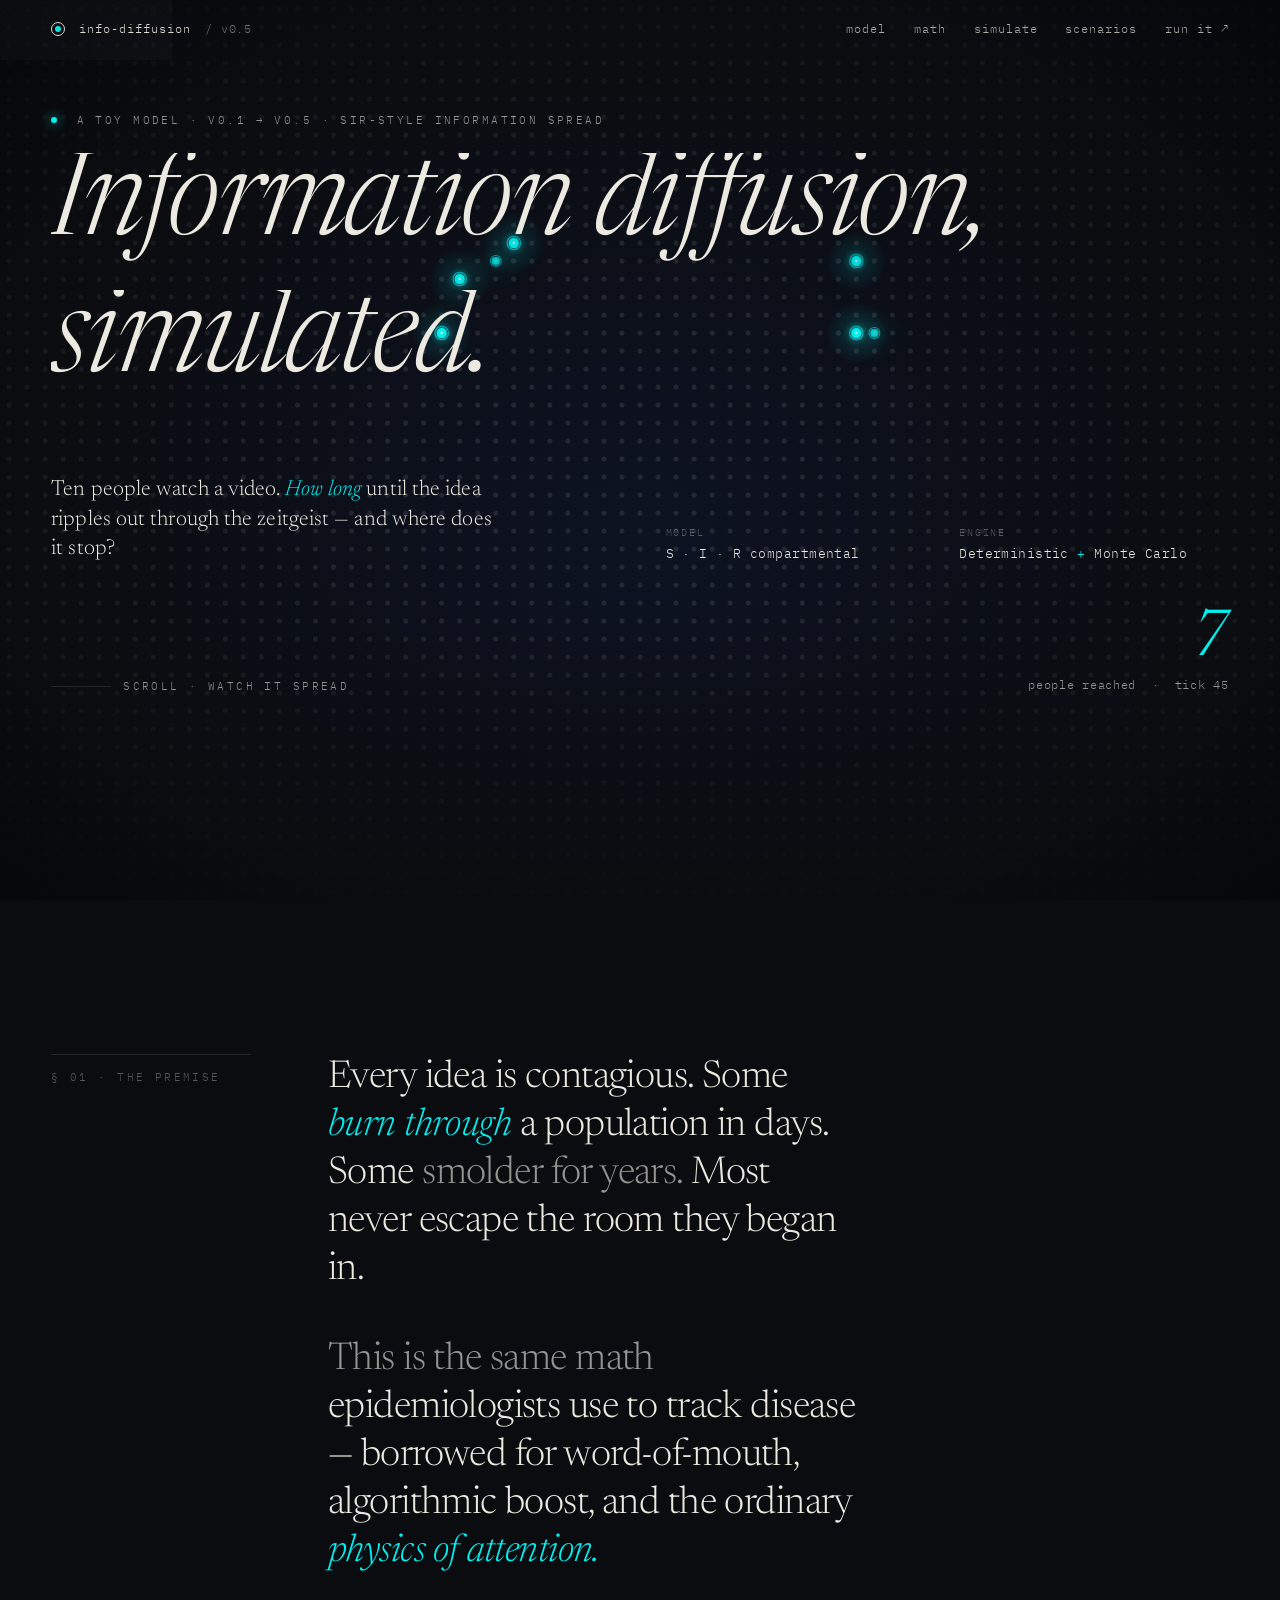
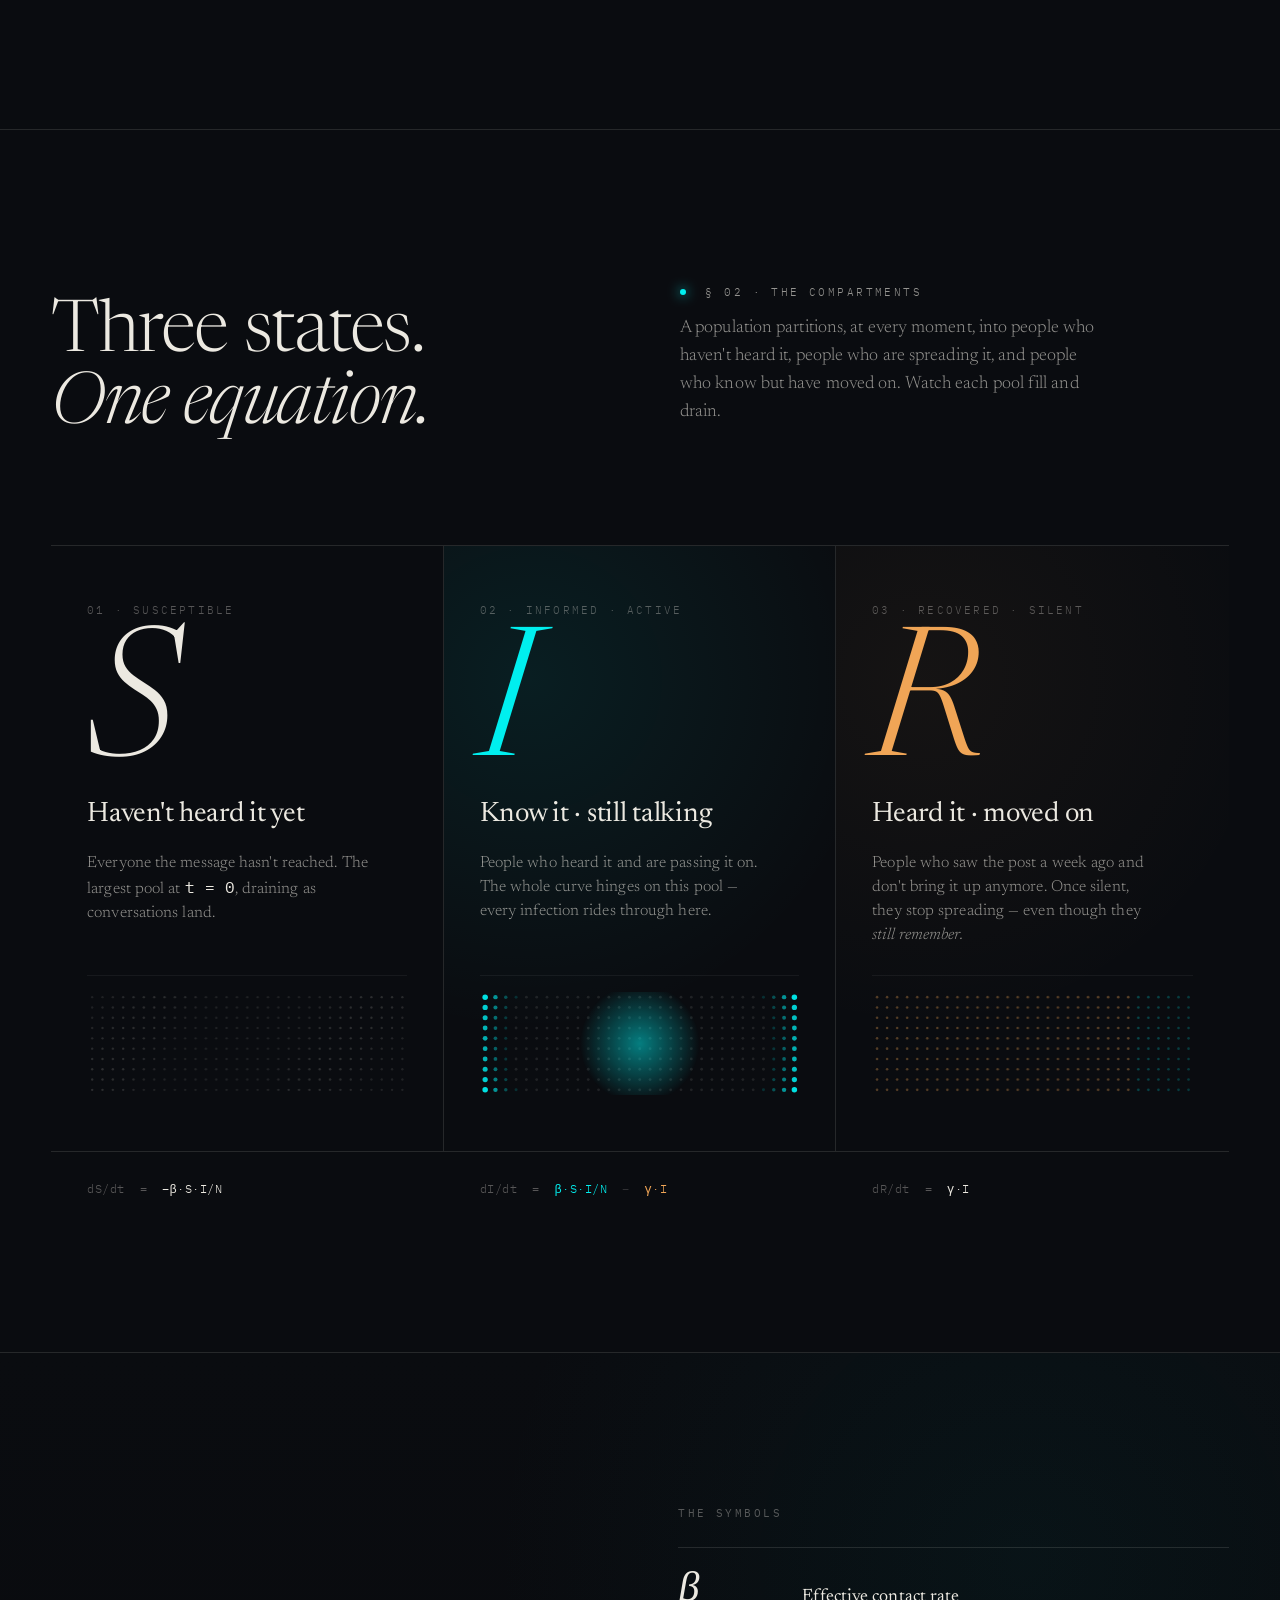
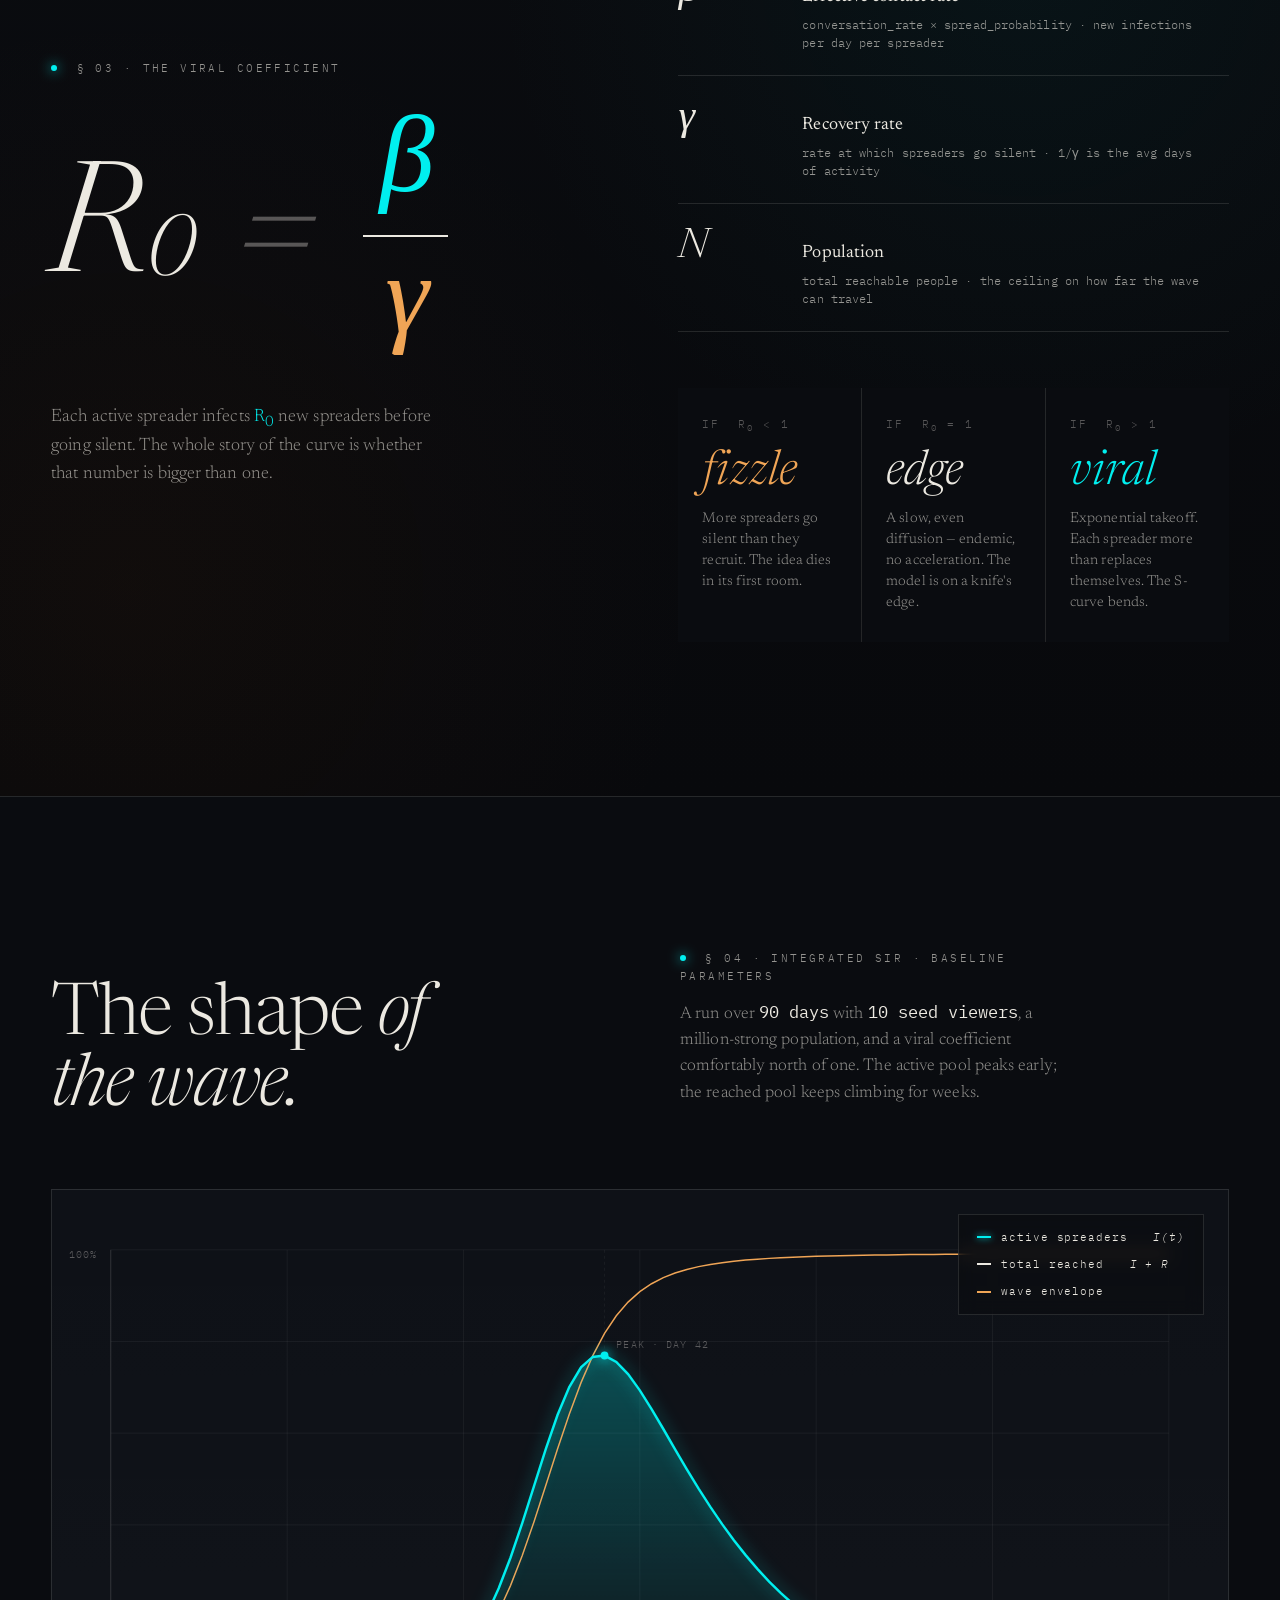
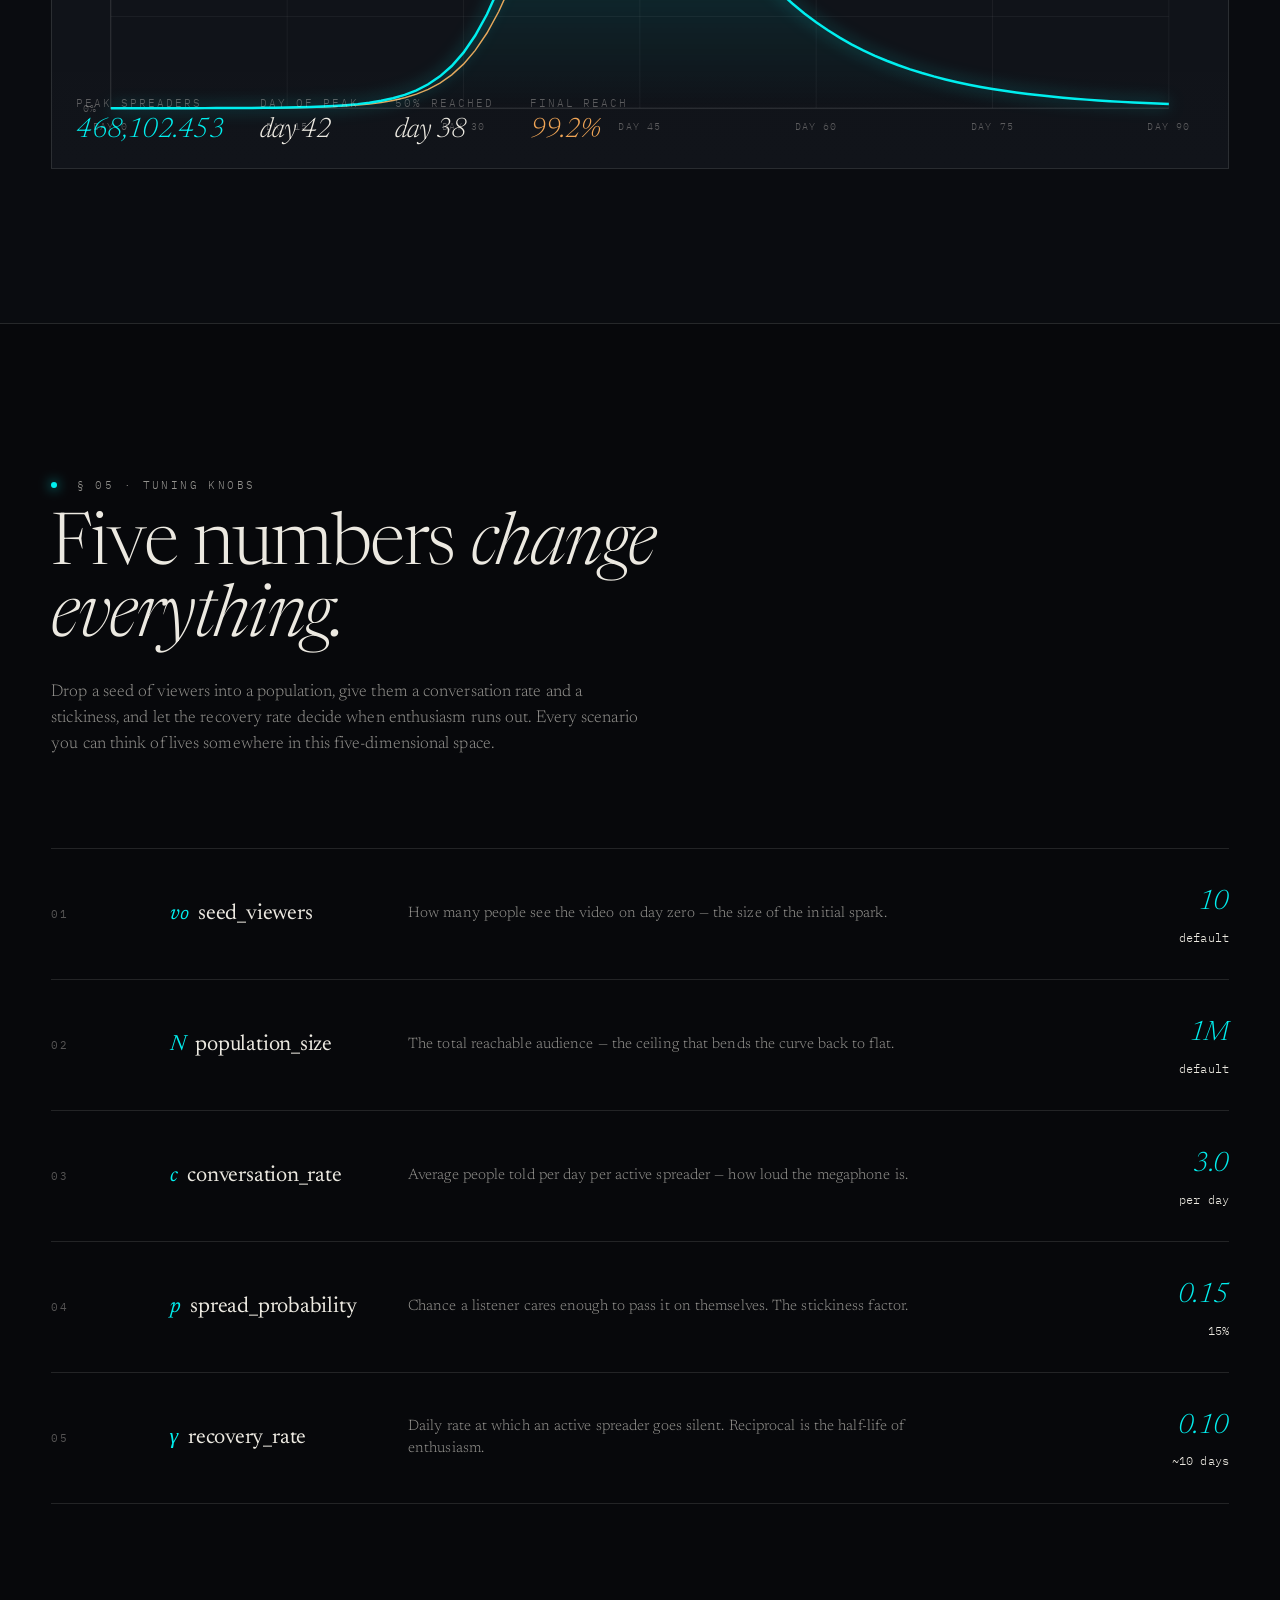
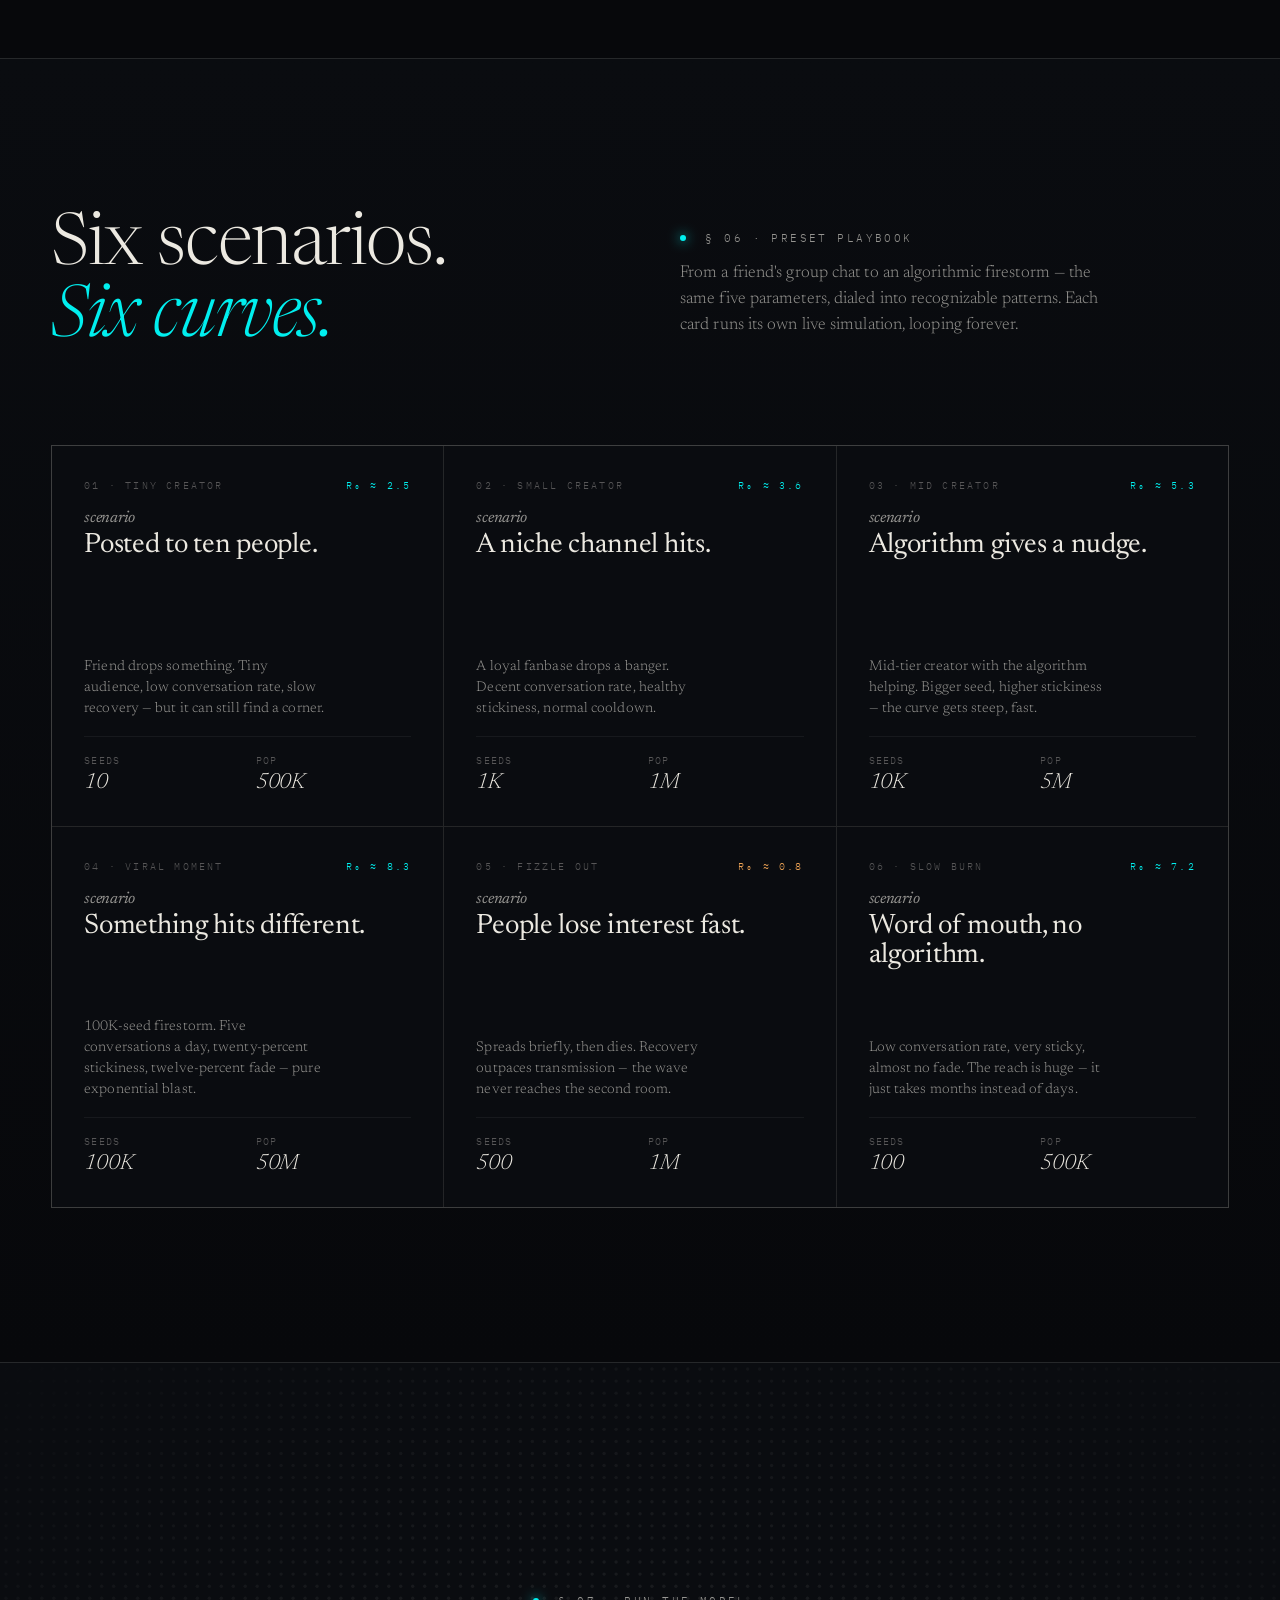
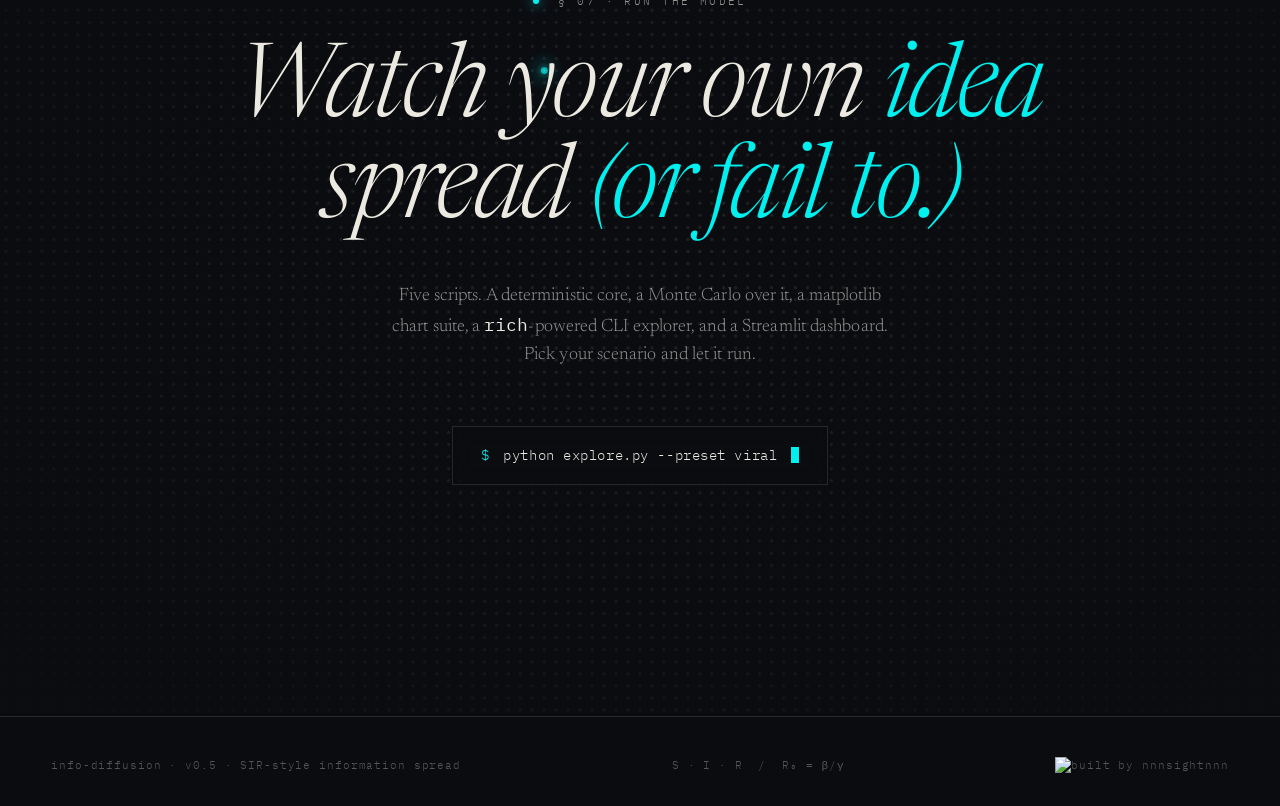
==== docs/index.html @ 9d6f066a "Add initial styles for Info Diffusion visual system - Introduced a comprehensive CSS file to define " ====
<!doctype html>
<html lang="en">
<head>
  <meta charset="utf-8" />
  <meta name="viewport" content="width=device-width, initial-scale=1" />
  <title>Info Diffusion — how an idea spreads through a population</title>

  <link rel="icon" type="image/svg+xml" href="assets/favicon.svg" />

  <link rel="preconnect" href="https://fonts.googleapis.com" />
  <link rel="preconnect" href="https://fonts.gstatic.com" crossorigin />
  <link
    href="https://fonts.googleapis.com/css2?family=Newsreader:ital,opsz,wght@0,6..72,300;0,6..72,400;0,6..72,500;1,6..72,300;1,6..72,400&family=IBM+Plex+Mono:wght@300;400;500&display=swap"
    rel="stylesheet"
  />
  <link rel="stylesheet" href="styles.css" />
</head>
<body>

  <!-- ── Top bar ────────────────────────────────────────────────────── -->
  <header class="topbar">
    <div class="left">
      <span class="glyph" aria-hidden="true"></span>
      <span>info-diffusion</span>
      <span style="opacity:0.5;">/&nbsp;v0.5</span>
    </div>
    <nav class="right">
      <a href="#model" class="hide-sm">model</a>
      <a href="#math" class="hide-sm">math</a>
      <a href="#curve" class="hide-sm">simulate</a>
      <a href="#scenarios">scenarios</a>
      <a href="#run">run it ↗</a>
    </nav>
  </header>

  <!-- ── HERO ──────────────────────────────────────────────────────── -->
  <section class="hero" data-screen-label="01 Hero">
    <canvas id="hero-canvas" aria-hidden="true"></canvas>
    <div class="hero-vignette" aria-hidden="true"></div>

    <!-- subtle film grain via SVG noise -->
    <svg class="hero-grain" aria-hidden="true">
      <filter id="noise">
        <feTurbulence type="fractalNoise" baseFrequency="0.9" numOctaves="2" stitchTiles="stitch"/>
        <feColorMatrix values="0 0 0 0 1
                               0 0 0 0 1
                               0 0 0 0 1
                               0 0 0 0.6 0"/>
      </filter>
      <rect width="100%" height="100%" filter="url(#noise)"/>
    </svg>

    <div class="hero-content">
      <div class="hero-eyebrow">
        <div class="eyebrow"><span class="dot"></span> A toy model · v0.1 → v0.5 · SIR-style information spread</div>
      </div>

      <div class="hero-title">
        <h1 aria-label="Information diffusion, simulated.">
          <span class="word"><span>Information</span></span>
          <span class="word"><span>diffusion,</span></span>
          <br/>
          <span class="word"><span>simulated.</span></span>
        </h1>
      </div>

      <div class="hero-sub">
        <p class="lede">
          Ten people watch a video. <em>How long</em> until the idea ripples
          out through the zeitgeist — and where does it stop?
        </p>
        <div class="meta">
          <div>
            <div class="label">Model</div>
            <div class="val">S · I · R compartmental</div>
          </div>
          <div>
            <div class="label">Engine</div>
            <div class="val">Deterministic <span class="sig">+</span> Monte&nbsp;Carlo</div>
          </div>
        </div>
      </div>

      <div class="hero-bottom">
        <div class="scroll-indicator">
          <span class="line"></span>
          scroll · watch it spread
        </div>
        <div class="hero-counter">
          <span class="big mono" data-readout="counter">0</span>
          <span>people reached &nbsp;·&nbsp; tick&nbsp;<span data-readout="day">0</span></span>
        </div>
      </div>
    </div>
  </section>

  <!-- ── MANIFESTO ─────────────────────────────────────────────────── -->
  <section class="section manifesto">
    <div class="shell">
      <div class="grid">
        <aside class="side">§ 01 · The premise</aside>
        <div class="body reveal">
          <p>
            Every idea is contagious. Some <em>burn through</em> a population
            in days. Some <span class="mute">smolder for years.</span> Most
            never escape the room they began in.
          </p>
          <p>
            <span class="mute">This is the same math</span> epidemiologists
            use to track disease — borrowed for word-of-mouth,
            algorithmic boost, and the ordinary <em>physics of attention.</em>
          </p>
        </div>
      </div>
    </div>
  </section>

  <hr class="rule" />

  <!-- ── STATES — S/I/R ────────────────────────────────────────────── -->
  <section class="section states" id="model" data-screen-label="02 The Three States">
    <div class="shell">
      <div class="header">
        <h2 class="reveal">Three&nbsp;states.<br/><span class="italic">One&nbsp;equation.</span></h2>
        <div class="right reveal">
          <div class="eyebrow" style="margin-bottom: 14px;"><span class="dot"></span> § 02 · The compartments</div>
          A population partitions, at every moment, into people who haven't
          heard it, people who are spreading it, and people who know but
          have moved on. Watch each pool fill and drain.
        </div>
      </div>

      <div class="state-grid">
        <article class="state-card" data-state="S">
          <span class="glow"></span>
          <div class="index">01 · Susceptible</div>
          <div class="letter italic">S</div>
          <div class="name">Haven't heard it yet</div>
          <div class="desc">
            Everyone the message hasn't reached. The largest pool at
            <span class="mono" style="color:var(--fg);">t = 0</span>, draining
            as conversations land.
          </div>
          <div class="viz"><canvas id="state-viz-s"></canvas></div>
        </article>

        <article class="state-card" data-state="I">
          <span class="glow"></span>
          <div class="index">02 · Informed · active</div>
          <div class="letter italic">I</div>
          <div class="name">Know it · still talking</div>
          <div class="desc">
            People who heard it and are passing it on. The whole curve hinges
            on this pool — every infection rides through here.
          </div>
          <div class="viz"><canvas id="state-viz-i"></canvas></div>
        </article>

        <article class="state-card" data-state="R">
          <span class="glow"></span>
          <div class="index">03 · Recovered · silent</div>
          <div class="letter italic">R</div>
          <div class="name">Heard it · moved on</div>
          <div class="desc">
            People who saw the post a week ago and don't bring it up
            anymore. Once silent, they stop spreading — even though they
            <em>still remember.</em>
          </div>
          <div class="viz"><canvas id="state-viz-r"></canvas></div>
        </article>
      </div>

      <!-- the equation row, sitting under the cards -->
      <div style="display:grid; grid-template-columns: 1fr 1fr 1fr; padding: 28px 0 0; gap:0;">
        <div style="padding: 0 36px; font-family: var(--mono); font-size: 12px; color: var(--fg-mute); letter-spacing:0.04em;">
          dS/dt &nbsp;=&nbsp; <span style="color:var(--fg);">−β·S·I/N</span>
        </div>
        <div style="padding: 0 36px; font-family: var(--mono); font-size: 12px; color: var(--fg-mute); letter-spacing:0.04em;">
          dI/dt &nbsp;=&nbsp; <span style="color:var(--signal);">β·S·I/N</span> &nbsp;<span style="opacity:0.5;">−</span>&nbsp; <span style="color:var(--silent);">γ·I</span>
        </div>
        <div style="padding: 0 36px; font-family: var(--mono); font-size: 12px; color: var(--fg-mute); letter-spacing:0.04em;">
          dR/dt &nbsp;=&nbsp; <span style="color:var(--fg);">γ·I</span>
        </div>
      </div>
    </div>
  </section>

  <hr class="rule" />

  <!-- ── MATH — R₀ ─────────────────────────────────────────────────── -->
  <section class="section math" id="math" data-screen-label="03 Viral Coefficient">
    <div class="math-bg" aria-hidden="true"></div>
    <div class="shell">
      <div class="math-grid">
        <div class="reveal">
          <div class="eyebrow" style="margin-bottom: 28px;"><span class="dot"></span> § 03 · The viral coefficient</div>
          <div class="math-eq" aria-label="R sub zero equals beta over gamma">
            <span class="lhs">R<sub style="font-size:0.55em; vertical-align: -0.05em;">0</sub></span>
            <span class="eq">=</span>
            <span class="frac">
              <span class="num">β</span>
              <span class="bar"></span>
              <span class="den">γ</span>
            </span>
          </div>
          <p style="font-size: 18px; color: var(--fg-dim); max-width: 38ch; margin-top: 36px; line-height: 1.55;">
            Each active spreader infects <span style="color: var(--signal);">R<sub>0</sub></span>
            new spreaders before going silent. The whole story of the curve
            is whether that number is bigger than one.
          </p>
        </div>

        <div class="math-right reveal">
          <h3>The symbols</h3>
          <div class="math-table">
            <div class="math-row">
              <div class="sym">β</div>
              <div>
                <div class="name">Effective contact rate</div>
                <div class="desc">conversation_rate × spread_probability · new infections per day per spreader</div>
              </div>
              <div></div>
            </div>
            <div class="math-row">
              <div class="sym">γ</div>
              <div>
                <div class="name">Recovery rate</div>
                <div class="desc">rate at which spreaders go silent · 1/γ is the avg days of activity</div>
              </div>
              <div></div>
            </div>
            <div class="math-row">
              <div class="sym">N</div>
              <div>
                <div class="name">Population</div>
                <div class="desc">total reachable people · the ceiling on how far the wave can travel</div>
              </div>
              <div></div>
            </div>
          </div>

          <div class="math-callout">
            <div class="case-1">
              <div class="case-label">if&nbsp;&nbsp;R<sub>0</sub>&nbsp;&lt;&nbsp;1</div>
              <div class="case-val italic">fizzle</div>
              <div class="case-note">More spreaders go silent than they recruit. The idea dies in its first room.</div>
            </div>
            <div class="case-2">
              <div class="case-label">if&nbsp;&nbsp;R<sub>0</sub>&nbsp;=&nbsp;1</div>
              <div class="case-val italic">edge</div>
              <div class="case-note">A slow, even diffusion — endemic, no acceleration. The model is on a knife's edge.</div>
            </div>
            <div class="case-3">
              <div class="case-label">if&nbsp;&nbsp;R<sub>0</sub>&nbsp;&gt;&nbsp;1</div>
              <div class="case-val italic">viral</div>
              <div class="case-note">Exponential takeoff. Each spreader more than replaces themselves. The S-curve bends.</div>
            </div>
          </div>
        </div>
      </div>
    </div>
  </section>

  <hr class="rule" />

  <!-- ── S-CURVE ───────────────────────────────────────────────────── -->
  <section class="section scurve" id="curve" data-screen-label="04 S-Curve">
    <div class="shell">
      <div class="header">
        <h2 class="reveal">The shape <span class="italic">of the&nbsp;wave.</span></h2>
        <div class="right reveal">
          <div class="eyebrow" style="margin-bottom: 14px;"><span class="dot"></span> § 04 · Integrated SIR · baseline parameters</div>
          A run over <span class="mono" style="color:var(--fg);">90 days</span>
          with <span class="mono" style="color:var(--fg);">10 seed viewers</span>,
          a million-strong population, and a viral coefficient
          comfortably north of one. The active pool peaks early; the
          reached pool keeps climbing for weeks.
        </div>
      </div>

      <div class="scurve-stage reveal">
        <svg id="scurve-svg" preserveAspectRatio="none"></svg>

        <div class="scurve-legend">
          <div class="li signal"><span class="swatch"></span> active spreaders &nbsp;<em style="font-style: italic;">I(t)</em></div>
          <div class="li cum"><span class="swatch"></span> total reached &nbsp;<em style="font-style: italic;">I + R</em></div>
          <div class="li silent"><span class="swatch"></span> wave envelope</div>
        </div>

        <div class="scurve-readouts">
          <div>
            peak spreaders
            <span class="v sig" data-curve="peak">—</span>
          </div>
          <div>
            day of peak
            <span class="v" data-curve="peakday">—</span>
          </div>
          <div>
            50% reached
            <span class="v" data-curve="day50">—</span>
          </div>
          <div>
            final reach
            <span class="v sil" data-curve="reached">—</span>
          </div>
        </div>
      </div>
    </div>
  </section>

  <hr class="rule" />

  <!-- ── PARAMETERS ────────────────────────────────────────────────── -->
  <section class="section params" data-screen-label="05 Parameters">
    <div class="shell">
      <div class="header">
        <div class="eyebrow" style="margin-bottom: 18px;"><span class="dot"></span> § 05 · Tuning knobs</div>
        <h2 class="reveal">Five numbers <span class="italic">change everything.</span></h2>
        <p class="right reveal">
          Drop a seed of viewers into a population, give them a conversation
          rate and a stickiness, and let the recovery rate decide when
          enthusiasm runs out. Every scenario you can think of lives
          somewhere in this five-dimensional space.
        </p>
      </div>

      <div class="param-list reveal">
        <div class="param">
          <div class="idx mono">01</div>
          <div class="pname"><span class="sym">v₀</span>seed_viewers</div>
          <div class="pdesc">How many people see the video on day zero — the size of the initial spark.</div>
          <div class="pval"><span class="num">10</span>default</div>
        </div>
        <div class="param">
          <div class="idx mono">02</div>
          <div class="pname"><span class="sym">N</span>population_size</div>
          <div class="pdesc">The total reachable audience — the ceiling that bends the curve back to flat.</div>
          <div class="pval"><span class="num">1M</span>default</div>
        </div>
        <div class="param">
          <div class="idx mono">03</div>
          <div class="pname"><span class="sym">c</span>conversation_rate</div>
          <div class="pdesc">Average people told per day per active spreader — how loud the megaphone is.</div>
          <div class="pval"><span class="num">3.0</span>per day</div>
        </div>
        <div class="param">
          <div class="idx mono">04</div>
          <div class="pname"><span class="sym">p</span>spread_probability</div>
          <div class="pdesc">Chance a listener cares enough to pass it on themselves. The stickiness factor.</div>
          <div class="pval"><span class="num">0.15</span>15%</div>
        </div>
        <div class="param">
          <div class="idx mono">05</div>
          <div class="pname"><span class="sym">γ</span>recovery_rate</div>
          <div class="pdesc">Daily rate at which an active spreader goes silent. Reciprocal is the half-life of enthusiasm.</div>
          <div class="pval"><span class="num">0.10</span>~10 days</div>
        </div>
      </div>
    </div>
  </section>

  <hr class="rule" />

  <!-- ── PRESETS ───────────────────────────────────────────────────── -->
  <section class="section presets" id="scenarios" data-screen-label="06 Scenarios">
    <div class="shell">
      <div class="header">
        <h2 class="reveal">Six&nbsp;scenarios. <span class="italic">Six&nbsp;curves.</span></h2>
        <div class="right reveal">
          <div class="eyebrow" style="margin-bottom: 14px;"><span class="dot"></span> § 06 · Preset playbook</div>
          From a friend's group chat to an algorithmic firestorm — the
          same five parameters, dialed into recognizable patterns. Each
          card runs its own live simulation, looping forever.
        </div>
      </div>

      <div class="preset-grid reveal">

        <article class="preset">
          <div class="mini"><canvas data-preset-canvas="tiny"></canvas></div>
          <div class="label">
            <span>01 · tiny creator</span>
            <span class="r0">R₀ ≈ 2.5</span>
          </div>
          <div class="name"><span class="it">scenario</span>Posted to ten people.</div>
          <div class="desc">Friend drops something. Tiny audience, low conversation rate, slow recovery — but it can still find a corner.</div>
          <div class="stats">
            <div>seeds<span class="v">10</span></div>
            <div>pop<span class="v">500K</span></div>
          </div>
        </article>

        <article class="preset">
          <div class="mini"><canvas data-preset-canvas="small"></canvas></div>
          <div class="label">
            <span>02 · small creator</span>
            <span class="r0">R₀ ≈ 3.6</span>
          </div>
          <div class="name"><span class="it">scenario</span>A niche channel hits.</div>
          <div class="desc">A loyal fanbase drops a banger. Decent conversation rate, healthy stickiness, normal cooldown.</div>
          <div class="stats">
            <div>seeds<span class="v">1K</span></div>
            <div>pop<span class="v">1M</span></div>
          </div>
        </article>

        <article class="preset">
          <div class="mini"><canvas data-preset-canvas="mid"></canvas></div>
          <div class="label">
            <span>03 · mid creator</span>
            <span class="r0">R₀ ≈ 5.3</span>
          </div>
          <div class="name"><span class="it">scenario</span>Algorithm gives a nudge.</div>
          <div class="desc">Mid-tier creator with the algorithm helping. Bigger seed, higher stickiness — the curve gets steep, fast.</div>
          <div class="stats">
            <div>seeds<span class="v">10K</span></div>
            <div>pop<span class="v">5M</span></div>
          </div>
        </article>

        <article class="preset">
          <div class="mini"><canvas data-preset-canvas="viral"></canvas></div>
          <div class="label">
            <span>04 · viral moment</span>
            <span class="r0">R₀ ≈ 8.3</span>
          </div>
          <div class="name"><span class="it">scenario</span>Something hits different.</div>
          <div class="desc">100K-seed firestorm. Five conversations a day, twenty-percent stickiness, twelve-percent fade — pure exponential blast.</div>
          <div class="stats">
            <div>seeds<span class="v">100K</span></div>
            <div>pop<span class="v">50M</span></div>
          </div>
        </article>

        <article class="preset">
          <div class="mini"><canvas data-preset-canvas="fizzle"></canvas></div>
          <div class="label">
            <span>05 · fizzle out</span>
            <span class="r0 fizzle">R₀ ≈ 0.8</span>
          </div>
          <div class="name"><span class="it">scenario</span>People lose interest fast.</div>
          <div class="desc">Spreads briefly, then dies. Recovery outpaces transmission — the wave never reaches the second room.</div>
          <div class="stats">
            <div>seeds<span class="v">500</span></div>
            <div>pop<span class="v">1M</span></div>
          </div>
        </article>

        <article class="preset">
          <div class="mini"><canvas data-preset-canvas="slow_burn"></canvas></div>
          <div class="label">
            <span>06 · slow burn</span>
            <span class="r0">R₀ ≈ 7.2</span>
          </div>
          <div class="name"><span class="it">scenario</span>Word of mouth, no algorithm.</div>
          <div class="desc">Low conversation rate, very sticky, almost no fade. The reach is huge — it just takes months instead of days.</div>
          <div class="stats">
            <div>seeds<span class="v">100</span></div>
            <div>pop<span class="v">500K</span></div>
          </div>
        </article>

      </div>
    </div>
  </section>

  <hr class="rule" />

  <!-- ── CTA / RUN IT ──────────────────────────────────────────────── -->
  <section class="cta" id="run" data-screen-label="07 Run It">
    <canvas id="cta-canvas" data-preset-canvas="slow_burn" aria-hidden="true"></canvas>
    <div class="veil" aria-hidden="true"></div>
    <div class="shell cta-inner">
      <div class="eyebrow"><span class="dot"></span> § 07 · Run the model</div>
      <h2 class="reveal">
        Watch your own <em>idea</em><br/>spread <em>(or fail to.)</em>
      </h2>
      <p class="sub reveal">
        Five scripts. A deterministic core, a Monte Carlo over it, a
        matplotlib chart suite, a <span class="mono" style="color:var(--fg);">rich</span>-powered CLI explorer, and a Streamlit dashboard.
        Pick your scenario and let it run.
      </p>
      <a class="cta-cmd" href="dashboard.html">
        <span class="prompt">$</span>
        <span>python explore.py --preset viral</span>
        <span class="caret"></span>
      </a>
    </div>
  </section>

  <!-- ── FOOTER ────────────────────────────────────────────────────── -->
  <footer>
    <div class="shell">
      <div class="row">
        <div>info-diffusion · v0.5 · SIR-style information spread</div>
        <div>S · I · R &nbsp;/&nbsp; R₀ = β/γ</div>
        <div class="built">
          <a href="https://github.com/nnnsightnnn" aria-label="built by nnnsightnnn">
            <img src=".brand/built-by-dark.svg" alt="built by nnnsightnnn"/>
          </a>
        </div>
      </div>
    </div>
  </footer>

  <script src="diffusion.js"></script>
</body>
</html>
---- docs/styles.css ----
/* ─────────────────────────────────────────────────────────────────────
   Info Diffusion — visual system
   ───────────────────────────────────────────────────────────────────── */

:root {
  --bg:        #0a0c10;
  --bg-2:      #0e1117;
  --bg-3:      #131722;
  --fg:        #ece9e1;
  --fg-dim:    rgba(236, 233, 225, 0.62);
  --fg-mute:   rgba(236, 233, 225, 0.34);
  --rule:      rgba(236, 233, 225, 0.12);
  --rule-soft: rgba(236, 233, 225, 0.06);

  --signal:    oklch(0.86 0.15 195);     /* informed / actively spreading */
  --signal-2:  oklch(0.78 0.18 200);
  --silent:    oklch(0.78 0.13 65);      /* recovered / silent */
  --susc:      rgba(236, 233, 225, 0.32);

  --serif: 'Newsreader', 'Times New Roman', Times, serif;
  --mono:  'IBM Plex Mono', ui-monospace, SFMono-Regular, Menlo, monospace;

  --measure: 64rem;
}

* { box-sizing: border-box; }
html, body {
  margin: 0; padding: 0;
  background: var(--bg);
  color: var(--fg);
  font-family: var(--serif);
  font-weight: 300;
  -webkit-font-smoothing: antialiased;
  text-rendering: optimizeLegibility;
  overflow-x: hidden;
}
body {
  font-size: 18px;
  line-height: 1.55;
  letter-spacing: 0.005em;
}
::selection { background: var(--signal); color: var(--bg); }

/* ── Type ──────────────────────────────────────────── */
.mono { font-family: var(--mono); font-weight: 400; letter-spacing: 0; }
.eyebrow {
  font-family: var(--mono);
  font-size: 11px;
  letter-spacing: 0.22em;
  text-transform: uppercase;
  color: var(--fg-dim);
}
.eyebrow .dot {
  display: inline-block; width: 6px; height: 6px;
  background: var(--signal); border-radius: 50%;
  vertical-align: 1px; margin-right: 10px;
  box-shadow: 0 0 12px var(--signal);
  animation: pulse-dot 2.4s ease-in-out infinite;
}
@keyframes pulse-dot {
  0%, 100% { opacity: 1; transform: scale(1); }
  50%      { opacity: 0.4; transform: scale(0.7); }
}

h1, h2, h3, h4 {
  font-family: var(--serif);
  font-weight: 300;
  letter-spacing: -0.02em;
  margin: 0;
}
h1 { font-size: clamp(56px, 9vw, 168px); line-height: 0.95; }
h2 { font-size: clamp(40px, 5.6vw, 96px); line-height: 1.0; }
h3 { font-size: clamp(24px, 2.4vw, 36px); line-height: 1.1; font-weight: 400; }
.italic { font-style: italic; font-weight: 300; }

p { margin: 0; }

a { color: inherit; text-decoration: none; }
a.link {
  color: var(--fg);
  border-bottom: 1px solid var(--rule);
  transition: border-color 200ms;
}
a.link:hover { border-color: var(--signal); }

/* ── Layout helpers ───────────────────────────────── */
.shell {
  width: 100%;
  max-width: 1440px;
  margin: 0 auto;
  padding: 0 clamp(20px, 4vw, 64px);
}
.section { padding: clamp(80px, 12vw, 180px) 0; position: relative; }
.rule { border: 0; border-top: 1px solid var(--rule); margin: 0; }

/* ── Top bar ──────────────────────────────────────── */
.topbar {
  position: fixed; top: 0; left: 0; right: 0; z-index: 50;
  display: flex; justify-content: space-between; align-items: center;
  padding: 20px clamp(20px, 4vw, 64px);
  font-family: var(--mono); font-size: 12px; letter-spacing: 0.08em;
  color: var(--fg);
  mix-blend-mode: difference;
  pointer-events: none;
}
.topbar a, .topbar span { pointer-events: auto; }
.topbar .left { display: flex; gap: 14px; align-items: center; }
.topbar .right { display: flex; gap: 28px; align-items: center; }
.topbar .right a { opacity: 0.75; transition: opacity 200ms; }
.topbar .right a:hover { opacity: 1; }
.topbar .glyph {
  width: 14px; height: 14px; border: 1px solid currentColor; border-radius: 50%;
  position: relative;
}
.topbar .glyph::after {
  content: ""; position: absolute; inset: 3px; border-radius: 50%;
  background: var(--signal);
  animation: pulse-dot 2.4s ease-in-out infinite;
}

/* ─────────────────────────────────────────────────────────────────────
   HERO
   ───────────────────────────────────────────────────────────────────── */
.hero {
  position: relative;
  height: 100vh;
  min-height: 720px;
  overflow: hidden;
  background: radial-gradient(ellipse at 50% 60%, #0e1322 0%, #0a0c10 70%, #06070a 100%);
}
.hero canvas {
  position: absolute; inset: 0;
  width: 100%; height: 100%;
  display: block;
}
.hero-vignette {
  position: absolute; inset: 0;
  background:
    radial-gradient(ellipse at 50% 50%, transparent 30%, rgba(10,12,16,0.55) 75%, rgba(6,7,10,0.9) 100%),
    linear-gradient(180deg, rgba(10,12,16,0.4) 0%, transparent 18%, transparent 70%, rgba(10,12,16,0.85) 100%);
  pointer-events: none;
  z-index: 2;
}
.hero-grain {
  position: absolute; inset: -10%;
  z-index: 3;
  opacity: 0.06;
  mix-blend-mode: screen;
  pointer-events: none;
}
.hero-content {
  position: relative;
  z-index: 4;
  height: 100%;
  display: grid;
  grid-template-rows: 1fr auto auto auto 1fr;
  padding: 0 clamp(20px, 4vw, 64px) clamp(40px, 6vw, 80px);
}
.hero-eyebrow {
  align-self: end;
  padding-top: 80px;
}
.hero-title {
  align-self: center;
  margin-top: 24px;
}
.hero-title h1 {
  font-style: italic;
  font-weight: 300;
}
.hero-title h1 .word { display: inline-block; overflow: hidden; vertical-align: baseline; }
.hero-title h1 .word > span {
  display: inline-block;
  transform: translateY(110%);
  animation: rise 1100ms cubic-bezier(0.2, 0.7, 0.2, 1) forwards;
}
.hero-title h1 .word:nth-child(2) > span { animation-delay: 90ms; }
.hero-title h1 .word:nth-child(3) > span { animation-delay: 180ms; }
.hero-title h1 .word:nth-child(4) > span { animation-delay: 270ms; }
@keyframes rise { to { transform: translateY(0%); } }

.hero-sub {
  align-self: end;
  display: grid;
  grid-template-columns: 1fr 1fr;
  gap: clamp(24px, 4vw, 80px);
  align-items: end;
  margin-top: 48px;
  opacity: 0;
  animation: fade 1200ms 600ms forwards;
}
@keyframes fade { to { opacity: 1; } }
.hero-sub .lede {
  font-size: clamp(20px, 1.7vw, 26px);
  line-height: 1.35;
  font-weight: 300;
  color: var(--fg);
  max-width: 38ch;
}
.hero-sub .lede em { font-style: italic; color: var(--signal); }
.hero-sub .meta {
  display: grid; grid-template-columns: 1fr 1fr; gap: 24px;
  font-family: var(--mono); font-size: 11px;
  color: var(--fg-dim); letter-spacing: 0.04em;
  align-self: end;
}
.hero-sub .meta .label { color: var(--fg-mute); text-transform: uppercase; letter-spacing: 0.18em; font-size: 10px; }
.hero-sub .meta .val { color: var(--fg); font-size: 13px; margin-top: 4px; }
.hero-sub .meta .val .sig { color: var(--signal); }

.hero-bottom {
  align-self: end;
  display: flex; justify-content: space-between; align-items: flex-end;
  margin-top: 48px;
  opacity: 0; animation: fade 1200ms 900ms forwards;
}
.scroll-indicator {
  font-family: var(--mono); font-size: 11px; letter-spacing: 0.22em;
  text-transform: uppercase; color: var(--fg-dim);
  display: flex; align-items: center; gap: 12px;
}
.scroll-indicator .line {
  width: 60px; height: 1px; background: var(--rule); position: relative; overflow: hidden;
}
.scroll-indicator .line::after {
  content: ""; position: absolute; top: 0; left: -30%;
  width: 30%; height: 100%; background: var(--signal);
  animation: line-slide 2.4s ease-in-out infinite;
}
@keyframes line-slide {
  0%   { left: -30%; }
  100% { left: 100%; }
}

.hero-counter {
  font-family: var(--mono);
  font-size: 12px;
  letter-spacing: 0.06em;
  color: var(--fg-dim);
  text-align: right;
}
.hero-counter .big {
  font-family: var(--serif);
  font-style: italic;
  font-size: clamp(48px, 5vw, 72px);
  line-height: 0.9;
  color: var(--signal);
  font-weight: 300;
  letter-spacing: -0.02em;
  display: block;
  margin-bottom: 6px;
}

/* ─────────────────────────────────────────────────────────────────────
   MANIFESTO
   ───────────────────────────────────────────────────────────────────── */
.manifesto {
  position: relative;
}
.manifesto .grid {
  display: grid;
  grid-template-columns: 200px 1fr;
  gap: clamp(40px, 6vw, 120px);
  align-items: start;
}
.manifesto .side {
  font-family: var(--mono); font-size: 11px;
  text-transform: uppercase; letter-spacing: 0.22em;
  color: var(--fg-mute);
  padding-top: 14px;
  border-top: 1px solid var(--rule);
}
.manifesto .body {
  font-size: clamp(28px, 3vw, 44px);
  line-height: 1.25;
  font-weight: 300;
  letter-spacing: -0.015em;
  max-width: 24ch;
}
.manifesto .body em { font-style: italic; color: var(--signal); }
.manifesto .body .mute { color: var(--fg-dim); }
.manifesto .body p + p { margin-top: 1.1em; }

/* ─────────────────────────────────────────────────────────────────────
   STATES — S / I / R
   ───────────────────────────────────────────────────────────────────── */
.states {
  background: var(--bg);
  position: relative;
}
.states .header {
  display: grid;
  grid-template-columns: 1fr 1fr;
  gap: 80px;
  align-items: end;
  margin-bottom: clamp(60px, 8vw, 120px);
}
.states h2 .italic { color: var(--fg); }
.states .header .right {
  font-size: 18px;
  line-height: 1.55;
  color: var(--fg-dim);
  max-width: 42ch;
  padding-bottom: 16px;
}

.state-grid {
  display: grid;
  grid-template-columns: 1fr 1fr 1fr;
  gap: 0;
  border-top: 1px solid var(--rule);
  border-bottom: 1px solid var(--rule);
}
.state-card {
  padding: 56px 36px 56px;
  border-right: 1px solid var(--rule);
  position: relative;
  overflow: hidden;
  min-height: 480px;
  display: flex;
  flex-direction: column;
  isolation: isolate;
}
.state-card:last-child { border-right: 0; }
.state-card .index {
  font-family: var(--mono); font-size: 11px;
  letter-spacing: 0.2em; color: var(--fg-mute);
  text-transform: uppercase;
}
.state-card .letter {
  font-family: var(--serif);
  font-style: italic;
  font-weight: 300;
  font-size: clamp(120px, 14vw, 220px);
  line-height: 0.85;
  margin: 18px 0 4px;
  letter-spacing: -0.04em;
}
.state-card .name {
  font-family: var(--serif);
  font-size: 28px;
  font-weight: 400;
  letter-spacing: -0.01em;
  margin-bottom: 14px;
}
.state-card .desc {
  font-size: 16px;
  line-height: 1.5;
  color: var(--fg-dim);
  max-width: 32ch;
  margin-bottom: 28px;
}
.state-card .viz {
  margin-top: auto;
  height: 120px;
  position: relative;
  border-top: 1px solid var(--rule-soft);
  padding-top: 16px;
}
.state-card .viz canvas { width: 100%; height: 100%; }

.state-card[data-state="S"] .letter { color: var(--fg); }
.state-card[data-state="I"] .letter { color: var(--signal); }
.state-card[data-state="R"] .letter { color: var(--silent); }

.state-card .glow {
  position: absolute;
  inset: -20%;
  background: radial-gradient(circle at 30% 30%, var(--signal) 0%, transparent 50%);
  opacity: 0;
  z-index: -1;
  pointer-events: none;
  transition: opacity 600ms;
}
.state-card[data-state="I"] .glow { opacity: 0.08; }
.state-card[data-state="R"] .glow {
  background: radial-gradient(circle at 30% 30%, var(--silent) 0%, transparent 50%);
  opacity: 0.05;
}

/* flow between */
.flow-arrow {
  position: relative; height: 1px; background: var(--rule);
  margin: 0;
}

/* ─────────────────────────────────────────────────────────────────────
   MATH — R₀ section
   ───────────────────────────────────────────────────────────────────── */
.math {
  position: relative;
  background: linear-gradient(180deg, var(--bg) 0%, #08090c 100%);
  overflow: hidden;
}
.math-bg {
  position: absolute; inset: 0; z-index: 0;
  background:
    radial-gradient(circle at 80% 20%, oklch(0.4 0.15 195 / 0.10) 0%, transparent 40%),
    radial-gradient(circle at 10% 80%, oklch(0.4 0.13 65  / 0.08) 0%, transparent 40%);
  pointer-events: none;
}
.math-grid {
  display: grid;
  grid-template-columns: 1fr 1fr;
  gap: clamp(40px, 6vw, 120px);
  align-items: center;
  position: relative; z-index: 1;
}

.math-eq {
  font-family: var(--serif);
  font-style: italic;
  font-weight: 300;
  line-height: 1;
  letter-spacing: -0.02em;
  display: flex;
  align-items: center;
  gap: 24px;
  font-size: clamp(80px, 12vw, 200px);
}
.math-eq .lhs { color: var(--fg); }
.math-eq .eq  { color: var(--fg-mute); margin: 0 18px; }
.math-eq .frac {
  display: inline-flex;
  flex-direction: column;
  align-items: center;
  line-height: 1;
  position: relative;
  font-size: 0.72em;
}
.math-eq .frac .num,
.math-eq .frac .den {
  padding: 0.05em 0.15em;
}
.math-eq .frac .num { color: var(--signal); }
.math-eq .frac .den { color: var(--silent); }
.math-eq .frac .bar {
  height: 2px; width: 100%;
  background: var(--fg);
  margin: 0.08em 0;
}

.math-right h3 {
  font-family: var(--mono);
  font-size: 11px;
  letter-spacing: 0.22em;
  text-transform: uppercase;
  color: var(--fg-mute);
  margin-bottom: 28px;
  font-weight: 400;
}
.math-table {
  border-top: 1px solid var(--rule);
}
.math-row {
  display: grid;
  grid-template-columns: 100px 1fr auto;
  gap: 24px;
  padding: 22px 0;
  border-bottom: 1px solid var(--rule);
  align-items: baseline;
}
.math-row .sym {
  font-family: var(--serif);
  font-style: italic;
  font-size: 42px;
  line-height: 1;
  color: var(--fg);
}
.math-row .name {
  font-family: var(--serif); font-size: 18px;
  color: var(--fg); font-weight: 400;
}
.math-row .desc {
  font-family: var(--mono); font-size: 12px;
  color: var(--fg-dim); margin-top: 4px;
}
.math-row .verdict {
  font-family: var(--mono); font-size: 11px;
  letter-spacing: 0.18em; text-transform: uppercase;
  padding: 6px 10px;
  border: 1px solid var(--rule);
  border-radius: 999px;
}
.math-row .verdict.viral { color: var(--signal); border-color: oklch(0.6 0.12 195); }
.math-row .verdict.fizzle { color: var(--silent); border-color: oklch(0.55 0.10 65); }
.math-row .verdict.edge   { color: var(--fg-dim); }

.math-callout {
  margin-top: 56px;
  display: grid;
  grid-template-columns: 1fr 1fr 1fr;
  gap: 1px;
  background: var(--rule);
}
.math-callout > div {
  background: var(--bg);
  padding: 28px 24px;
}
.math-callout .case-label {
  font-family: var(--mono); font-size: 11px;
  letter-spacing: 0.18em; text-transform: uppercase;
  color: var(--fg-mute); margin-bottom: 14px;
}
.math-callout .case-val {
  font-family: var(--serif); font-style: italic;
  font-size: 48px; line-height: 1; margin-bottom: 12px;
}
.math-callout .case-1 .case-val { color: var(--silent); }
.math-callout .case-2 .case-val { color: var(--fg); }
.math-callout .case-3 .case-val { color: var(--signal); }
.math-callout .case-note {
  font-size: 14px; color: var(--fg-dim); line-height: 1.5;
}

/* ─────────────────────────────────────────────────────────────────────
   S-CURVE — drawn-in graph
   ───────────────────────────────────────────────────────────────────── */
.scurve {
  background: var(--bg);
  position: relative;
}
.scurve .header {
  display: grid; grid-template-columns: 1fr 1fr; gap: 80px;
  align-items: end; margin-bottom: 64px;
}
.scurve .header .right {
  font-size: 17px; color: var(--fg-dim);
  max-width: 38ch; padding-bottom: 18px; line-height: 1.55;
}
.scurve-stage {
  position: relative;
  height: 580px;
  border: 1px solid var(--rule);
  border-radius: 0;
  overflow: hidden;
  background:
    linear-gradient(180deg, transparent, rgba(255,255,255,0.01)),
    var(--bg-2);
}
.scurve-stage svg { width: 100%; height: 100%; display: block; }
.scurve-stage .grid-line { stroke: var(--rule-soft); stroke-width: 1; }
.scurve-stage .axis { stroke: var(--rule); stroke-width: 1; }
.scurve-stage .axis-label {
  font-family: var(--mono); font-size: 10px;
  letter-spacing: 0.12em; fill: var(--fg-mute);
  text-transform: uppercase;
}
.scurve-stage .curve-r {
  fill: none; stroke: var(--silent); stroke-width: 1.5;
  stroke-dasharray: 4 4;
}
.scurve-stage .curve-i {
  fill: none; stroke: var(--signal); stroke-width: 2.5;
  filter: drop-shadow(0 0 8px oklch(0.86 0.15 195 / 0.6));
}
.scurve-stage .area-i {
  fill: url(#area-i-grad);
  opacity: 0.5;
}
.scurve-stage .curve-cum {
  fill: none; stroke: var(--fg); stroke-width: 1.5;
}
.scurve-stage .marker {
  fill: var(--signal); r: 4;
  filter: drop-shadow(0 0 6px var(--signal));
}
.scurve-legend {
  position: absolute;
  top: 24px; right: 24px;
  display: grid; gap: 10px;
  font-family: var(--mono); font-size: 11px;
  letter-spacing: 0.08em;
  background: rgba(10, 12, 16, 0.6);
  backdrop-filter: blur(8px);
  padding: 14px 18px;
  border: 1px solid var(--rule);
}
.scurve-legend .li { display: flex; align-items: center; gap: 10px; }
.scurve-legend .swatch { width: 14px; height: 2px; }
.scurve-legend .li.signal .swatch { background: var(--signal); box-shadow: 0 0 6px var(--signal); }
.scurve-legend .li.cum .swatch { background: var(--fg); }
.scurve-legend .li.silent .swatch {
  background: var(--silent);
  background-image: linear-gradient(90deg, var(--silent) 50%, transparent 50%);
  background-size: 6px 100%;
}

.scurve-readouts {
  position: absolute;
  bottom: 24px; left: 24px;
  display: flex; gap: 36px;
  font-family: var(--mono); font-size: 11px;
  text-transform: uppercase; letter-spacing: 0.18em;
  color: var(--fg-mute);
}
.scurve-readouts .v {
  font-family: var(--serif); font-style: italic;
  font-size: 28px; line-height: 1;
  letter-spacing: -0.02em;
  color: var(--fg);
  display: block; margin-top: 4px;
  text-transform: none;
}
.scurve-readouts .v.sig { color: var(--signal); }
.scurve-readouts .v.sil { color: var(--silent); }

/* ─────────────────────────────────────────────────────────────────────
   PRESETS
   ───────────────────────────────────────────────────────────────────── */
.presets {
  background: linear-gradient(180deg, var(--bg) 0%, #07080b 100%);
  position: relative;
}
.presets .header {
  display: grid; grid-template-columns: 1fr 1fr; gap: 80px;
  align-items: end; margin-bottom: clamp(50px, 7vw, 100px);
}
.presets h2 .italic { color: var(--signal); }
.presets .header .right {
  font-size: 17px; line-height: 1.55; color: var(--fg-dim);
  max-width: 42ch; padding-bottom: 16px;
}

.preset-grid {
  display: grid;
  grid-template-columns: repeat(3, 1fr);
  gap: 1px;
  background: var(--rule);
  border: 1px solid var(--rule);
}
.preset {
  background: var(--bg);
  padding: 32px;
  position: relative;
  min-height: 380px;
  display: grid;
  grid-template-rows: auto auto 1fr auto;
  gap: 16px;
  overflow: hidden;
  transition: background 300ms;
}
.preset:hover { background: var(--bg-2); }
.preset .label {
  font-family: var(--mono); font-size: 10px;
  letter-spacing: 0.22em; text-transform: uppercase;
  color: var(--fg-mute);
  display: flex; justify-content: space-between;
}
.preset .label .r0 { color: var(--signal); }
.preset .label .r0.fizzle { color: var(--silent); }
.preset .name {
  font-family: var(--serif);
  font-size: 28px;
  font-weight: 400;
  letter-spacing: -0.01em;
  line-height: 1.05;
}
.preset .name .it { font-style: italic; color: var(--fg-dim); display: block; font-size: 16px; margin-bottom: 4px; }
.preset .desc {
  font-size: 14px;
  color: var(--fg-dim);
  line-height: 1.5;
  max-width: 30ch;
  align-self: end;
}
.preset .mini {
  position: absolute;
  inset: 0;
  z-index: -1;
  opacity: 0.6;
  pointer-events: none;
}
.preset .mini canvas { width: 100%; height: 100%; display: block; }
.preset .stats {
  display: grid; grid-template-columns: 1fr 1fr;
  gap: 16px;
  font-family: var(--mono); font-size: 10px;
  letter-spacing: 0.12em;
  color: var(--fg-mute);
  border-top: 1px solid var(--rule-soft);
  padding-top: 16px;
  text-transform: uppercase;
}
.preset .stats .v {
  font-family: var(--serif); font-style: italic;
  font-size: 22px; line-height: 1;
  letter-spacing: -0.01em;
  color: var(--fg);
  display: block; margin-top: 4px;
  text-transform: none;
}

/* ─────────────────────────────────────────────────────────────────────
   PARAMS — the five tuning knobs
   ───────────────────────────────────────────────────────────────────── */
.params { background: #07080b; }
.params .header { margin-bottom: clamp(50px, 7vw, 100px); }
.params .header h2 { max-width: 18ch; }
.params .header .right {
  font-size: 17px; color: var(--fg-dim); margin-top: 24px; max-width: 60ch;
}

.param-list {
  border-top: 1px solid var(--rule);
}
.param {
  display: grid;
  grid-template-columns: 80px 200px 1fr 120px;
  gap: clamp(20px, 3vw, 60px);
  padding: 32px 0;
  border-bottom: 1px solid var(--rule);
  align-items: center;
  transition: background 300ms;
}
.param:hover { background: rgba(255,255,255,0.015); }
.param .idx {
  font-family: var(--mono); font-size: 11px;
  letter-spacing: 0.18em; color: var(--fg-mute);
}
.param .pname {
  font-family: var(--serif); font-size: 22px;
  font-weight: 400; letter-spacing: -0.01em;
}
.param .pname .sym {
  font-style: italic; color: var(--signal); margin-right: 10px;
}
.param .pdesc {
  font-size: 15px; color: var(--fg-dim);
  line-height: 1.5; max-width: 56ch;
}
.param .pval {
  font-family: var(--mono); font-size: 12px;
  color: var(--fg); text-align: right;
}
.param .pval .num {
  font-family: var(--serif); font-style: italic;
  font-size: 28px; color: var(--signal);
  display: block; margin-bottom: 4px;
  letter-spacing: -0.02em;
}

/* ─────────────────────────────────────────────────────────────────────
   FOOTER
   ───────────────────────────────────────────────────────────────────── */
.cta {
  position: relative;
  padding: clamp(120px, 18vw, 240px) 0;
  background: var(--bg);
  overflow: hidden;
}
.cta canvas {
  position: absolute; inset: 0;
  width: 100%; height: 100%;
}
.cta .veil {
  position: absolute; inset: 0;
  background: radial-gradient(ellipse at 50% 50%, transparent 0%, rgba(10,12,16,0.6) 70%, var(--bg) 100%);
  pointer-events: none;
}
.cta-inner {
  position: relative; z-index: 2;
  text-align: center;
}
.cta-inner .eyebrow { margin-bottom: 32px; }
.cta-inner h2 {
  font-size: clamp(48px, 8vw, 140px);
  font-style: italic;
  font-weight: 300;
  letter-spacing: -0.025em;
  line-height: 0.98;
  max-width: 16ch;
  margin: 0 auto 40px;
}
.cta-inner h2 em { color: var(--signal); font-style: italic; }
.cta-inner .sub {
  font-size: 18px;
  color: var(--fg-dim);
  max-width: 52ch;
  margin: 0 auto 56px;
  line-height: 1.55;
}
.cta-cmd {
  display: inline-flex;
  align-items: center;
  gap: 14px;
  font-family: var(--mono);
  font-size: 14px;
  color: var(--fg);
  border: 1px solid var(--rule);
  padding: 18px 28px;
  background: rgba(10,12,16,0.6);
  backdrop-filter: blur(10px);
  letter-spacing: 0.04em;
  transition: border-color 200ms;
}
.cta-cmd:hover { border-color: var(--signal); }
.cta-cmd .prompt { color: var(--signal); }
.cta-cmd .caret {
  display: inline-block; width: 8px; height: 16px;
  background: var(--signal);
  animation: blink 1.1s steps(2) infinite;
}
@keyframes blink { 50% { opacity: 0; } }

footer {
  border-top: 1px solid var(--rule);
  padding: 40px 0 32px;
  font-family: var(--mono);
  font-size: 11px;
  letter-spacing: 0.08em;
  color: var(--fg-mute);
}
footer .row {
  display: flex; justify-content: space-between; align-items: center;
  flex-wrap: wrap; gap: 20px;
}
footer .built { display: flex; align-items: center; gap: 12px; }
footer .built img { height: 22px; }

/* ─────────────────────────────────────────────────────────────────────
   MOTION + UTILITIES
   ───────────────────────────────────────────────────────────────────── */
.reveal {
  opacity: 0;
  transform: translateY(20px);
  transition: opacity 1000ms cubic-bezier(0.2, 0.7, 0.2, 1),
              transform 1000ms cubic-bezier(0.2, 0.7, 0.2, 1);
}
.reveal.in {
  opacity: 1;
  transform: translateY(0);
}

@media (max-width: 880px) {
  .topbar .right { gap: 16px; }
  .topbar .right .hide-sm { display: none; }
  .manifesto .grid { grid-template-columns: 1fr; }
  .manifesto .side { display: none; }
  .states .header,
  .scurve .header,
  .presets .header { grid-template-columns: 1fr; gap: 20px; }
  .state-grid { grid-template-columns: 1fr; }
  .state-card { border-right: 0; border-bottom: 1px solid var(--rule); min-height: 360px; }
  .state-card:last-child { border-bottom: 0; }
  .math-grid { grid-template-columns: 1fr; }
  .math-callout { grid-template-columns: 1fr; }
  .preset-grid { grid-template-columns: 1fr; }
  .hero-sub { grid-template-columns: 1fr; gap: 24px; }
  .hero-bottom { flex-direction: column; align-items: flex-start; gap: 20px; }
  .param { grid-template-columns: 50px 1fr; gap: 12px; }
  .param .pdesc, .param .pval { grid-column: 2; }
  .param .pval { text-align: left; }
}
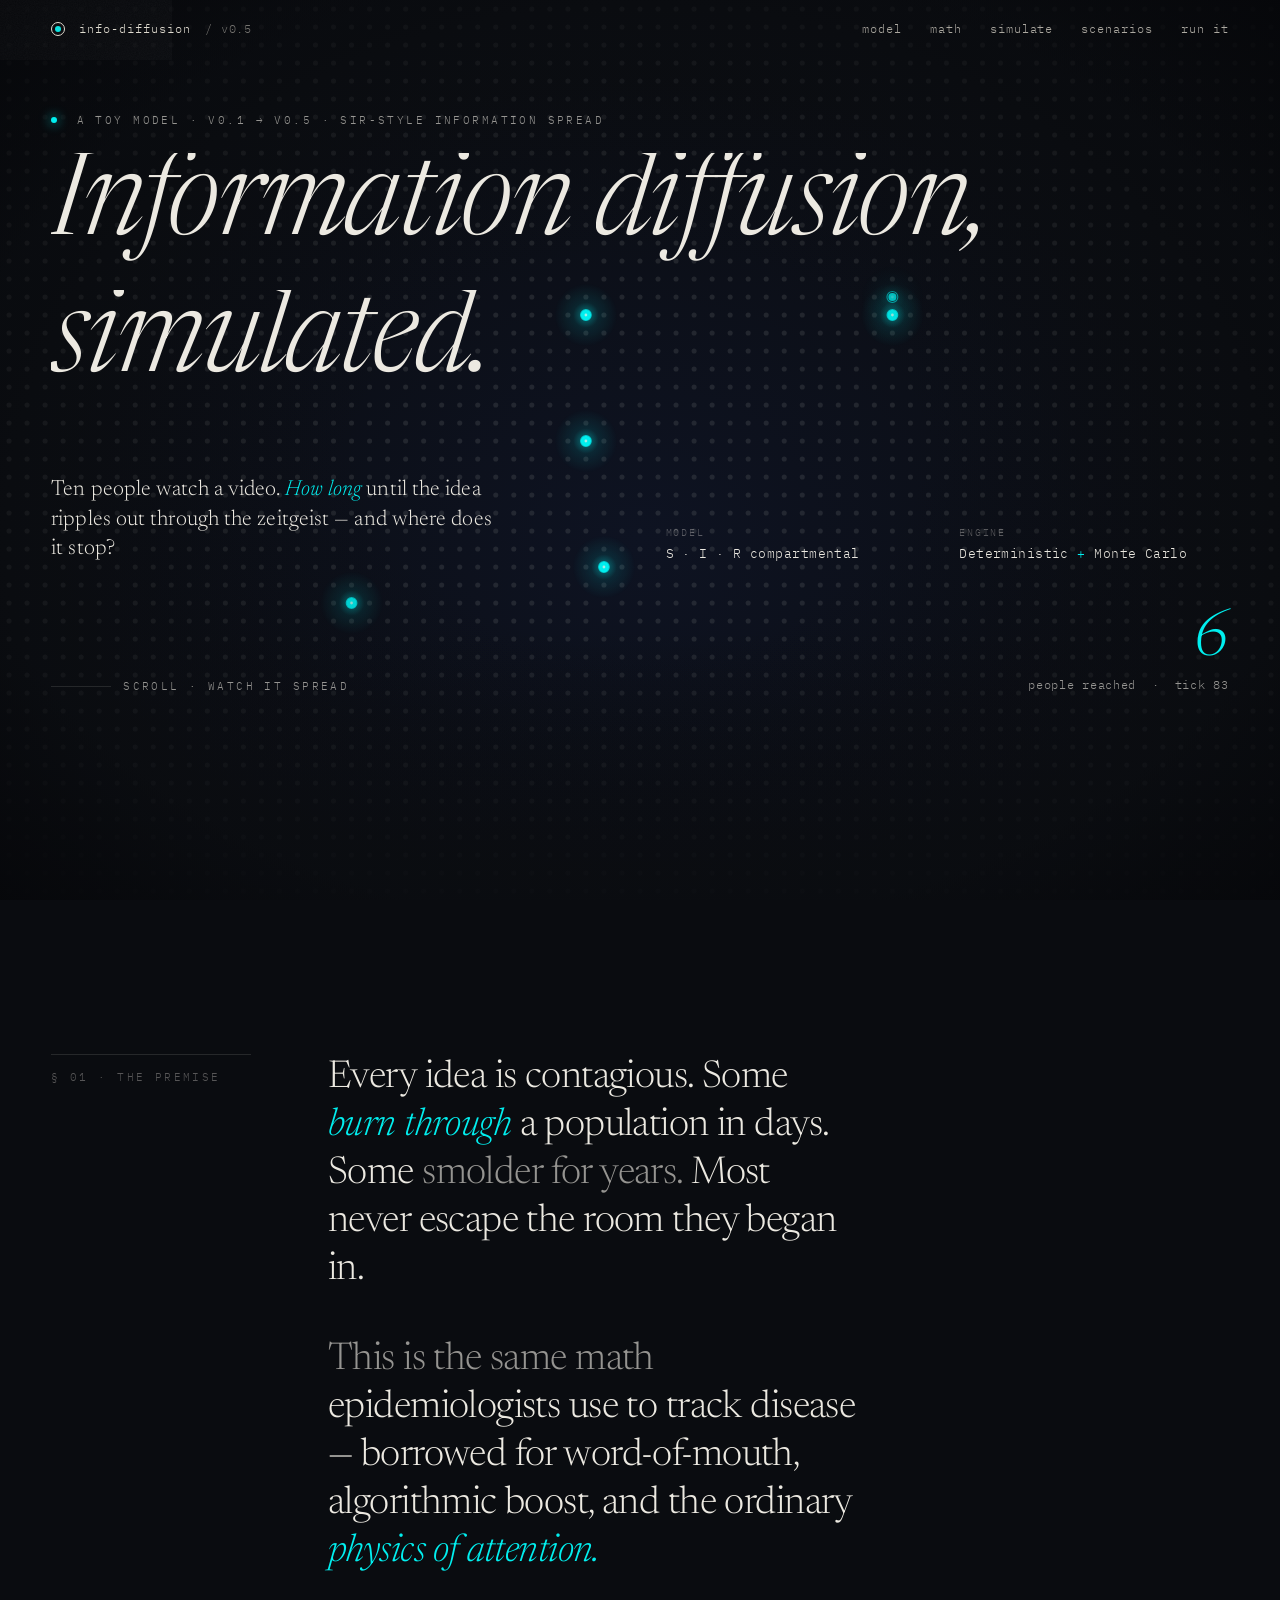
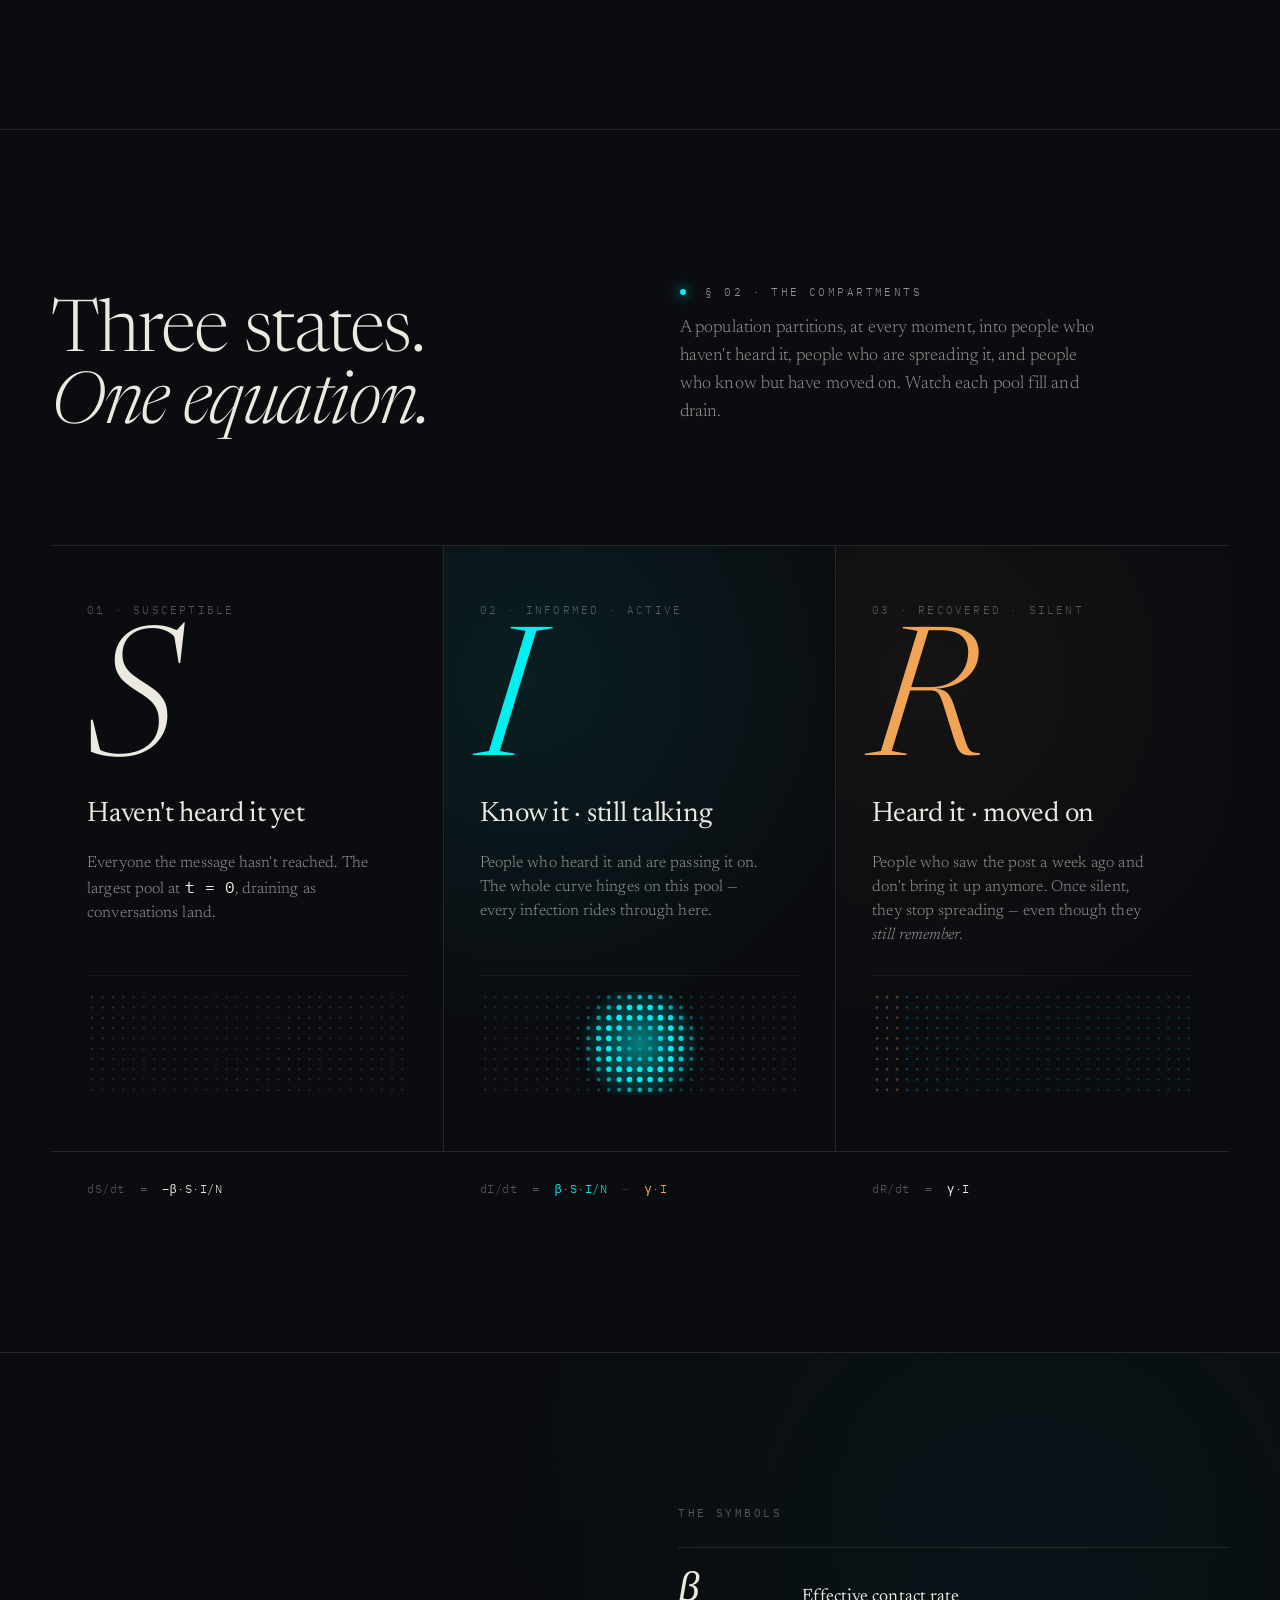
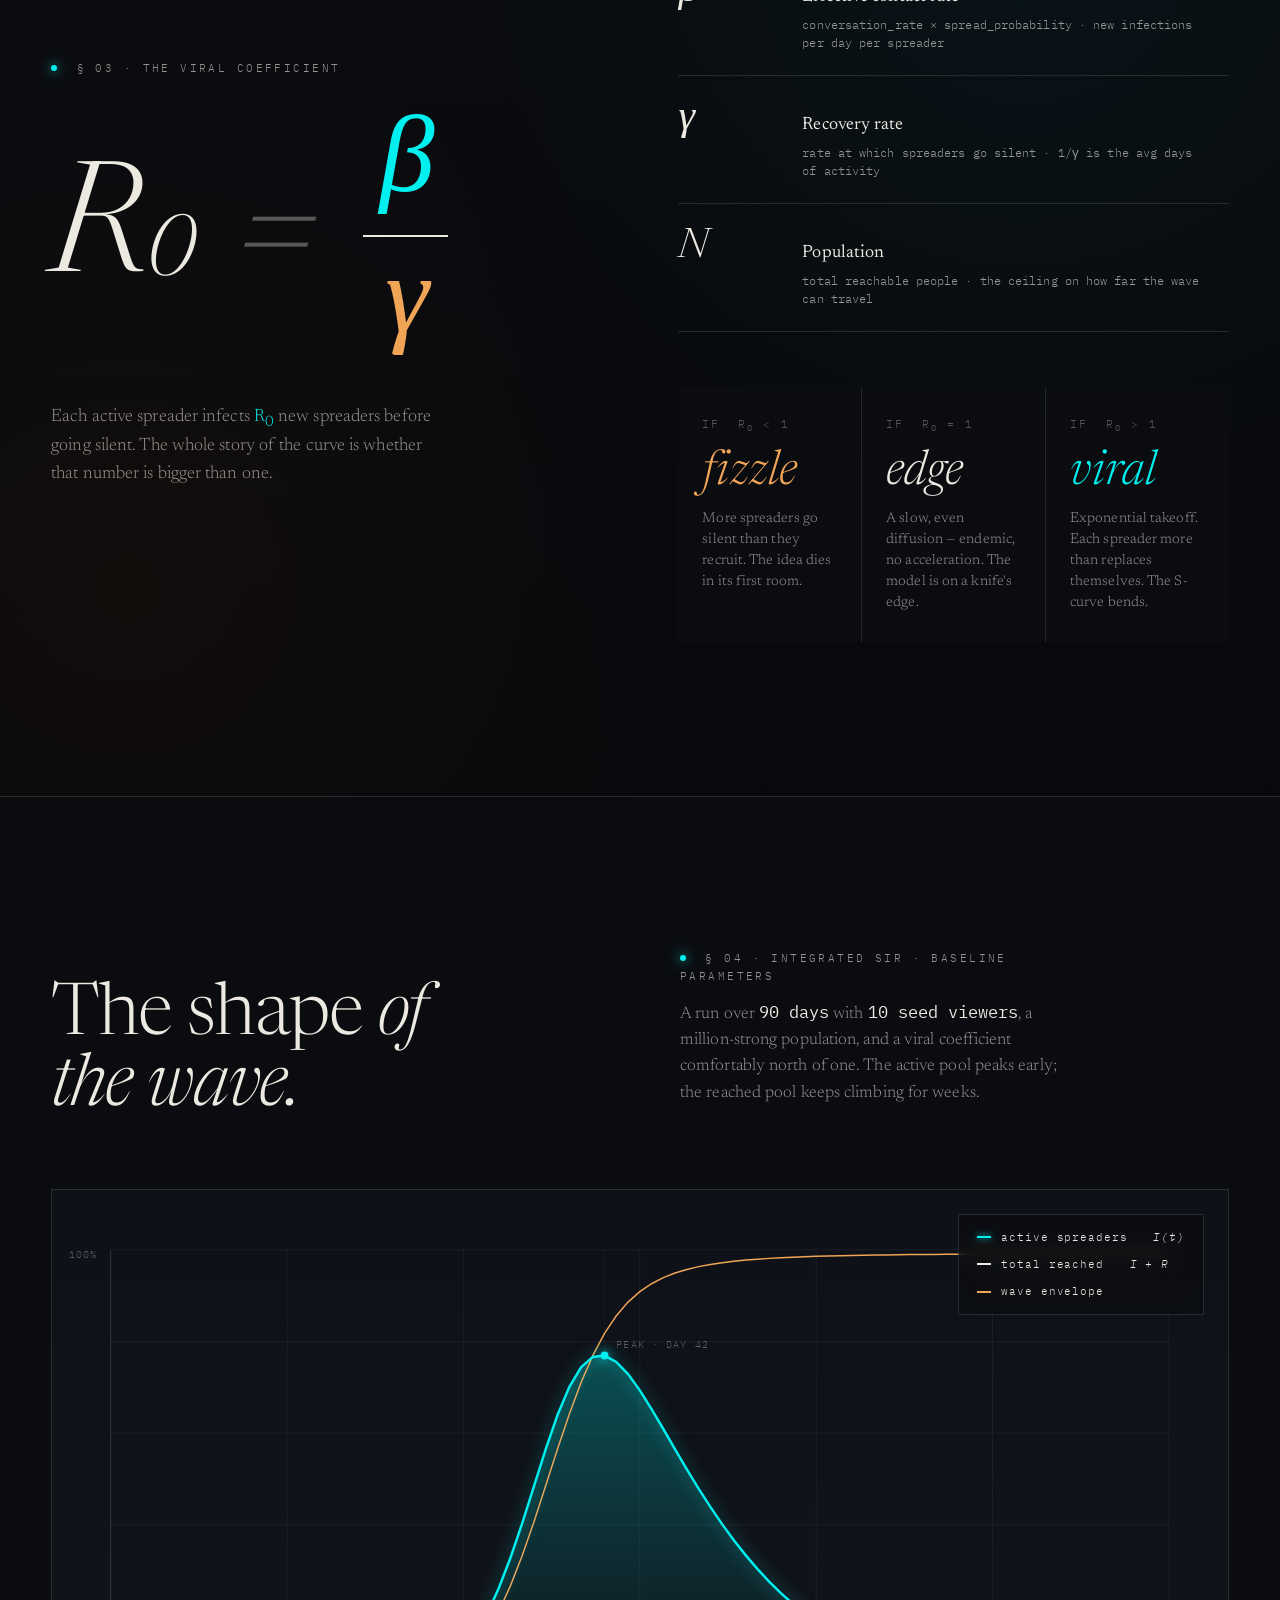
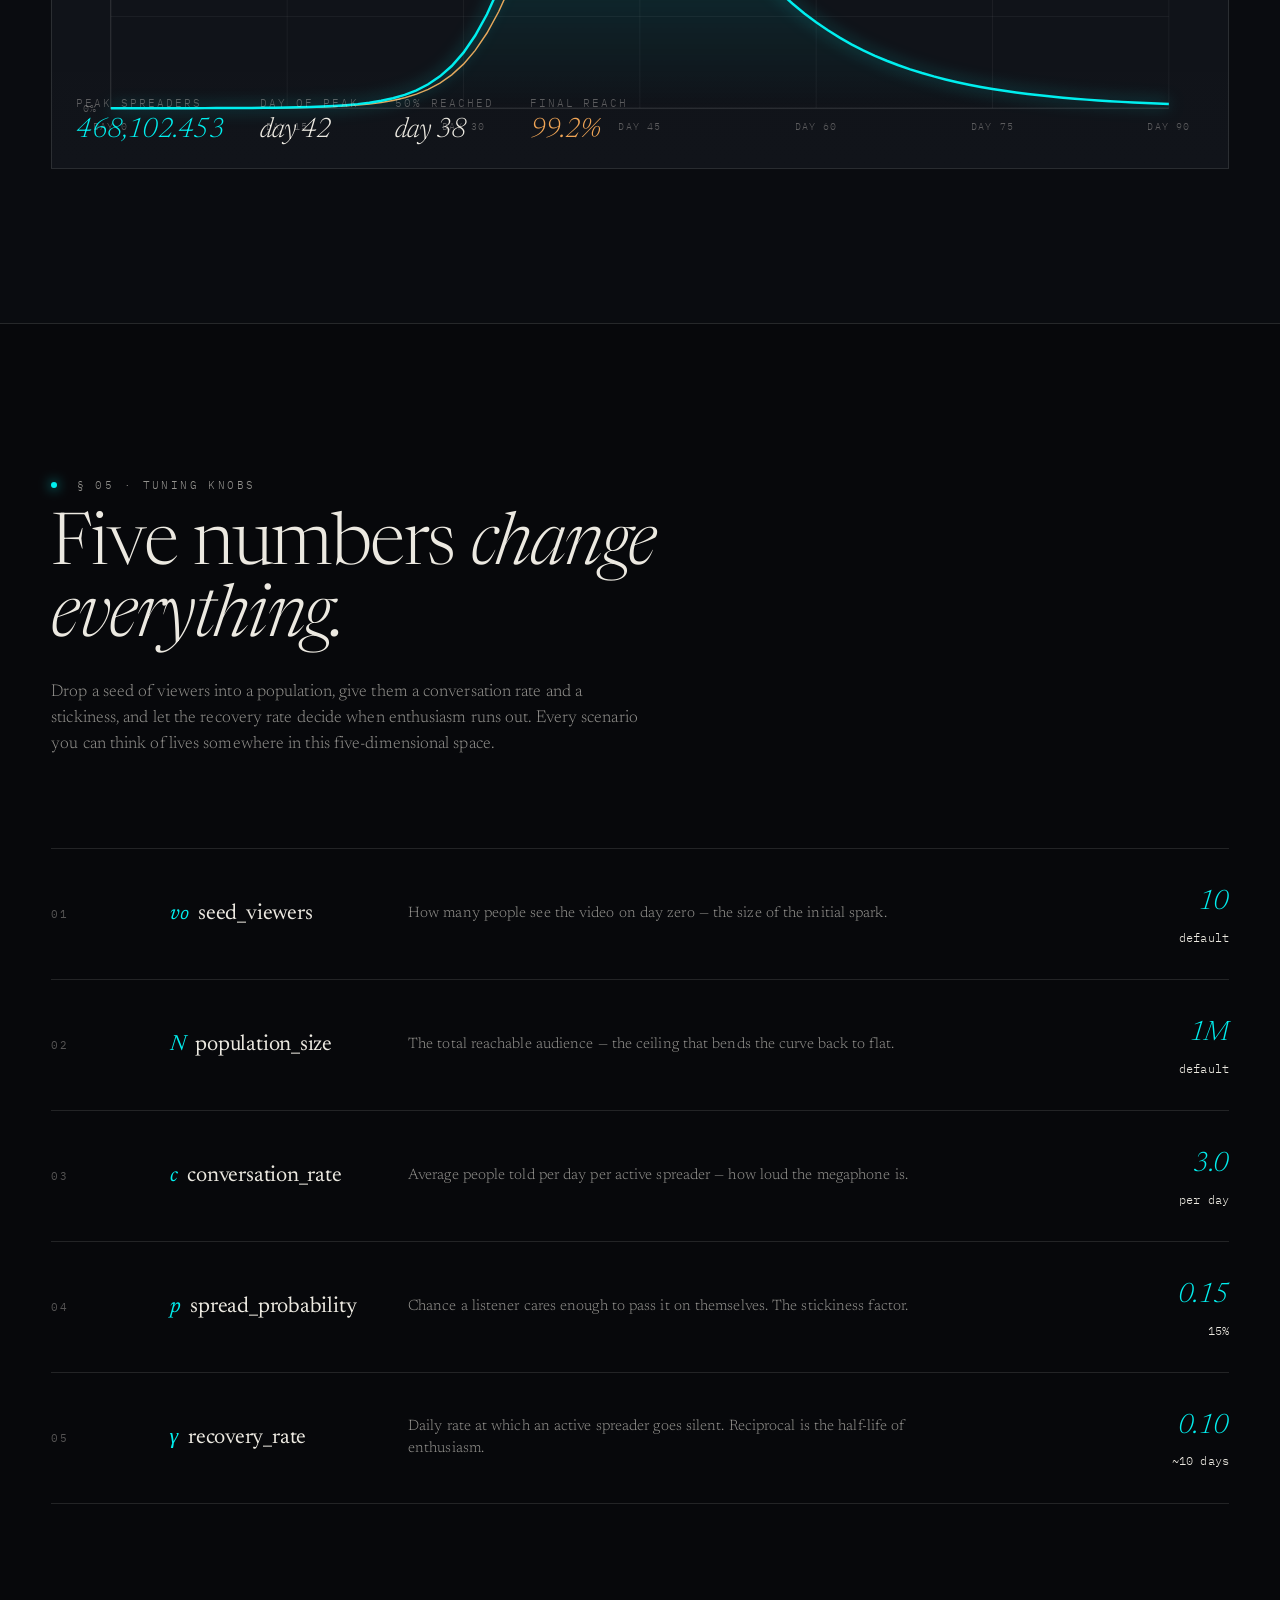
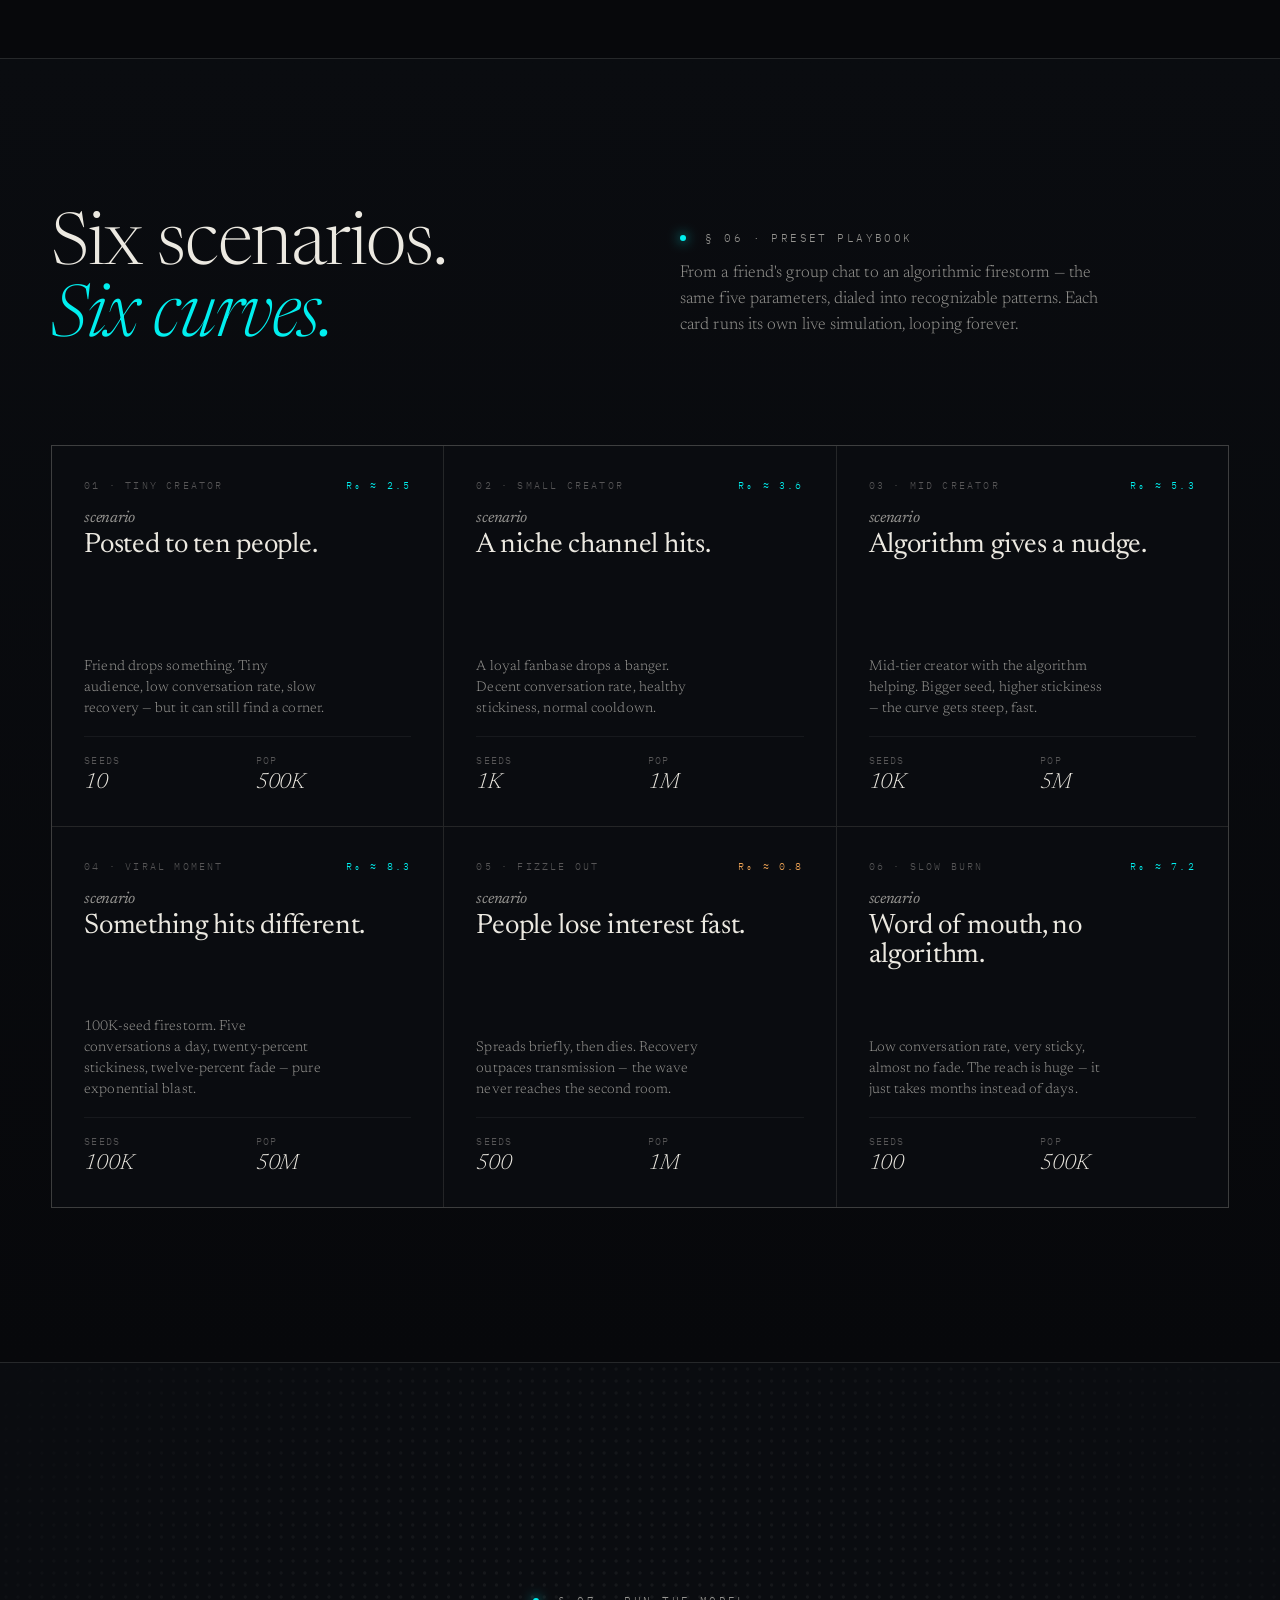
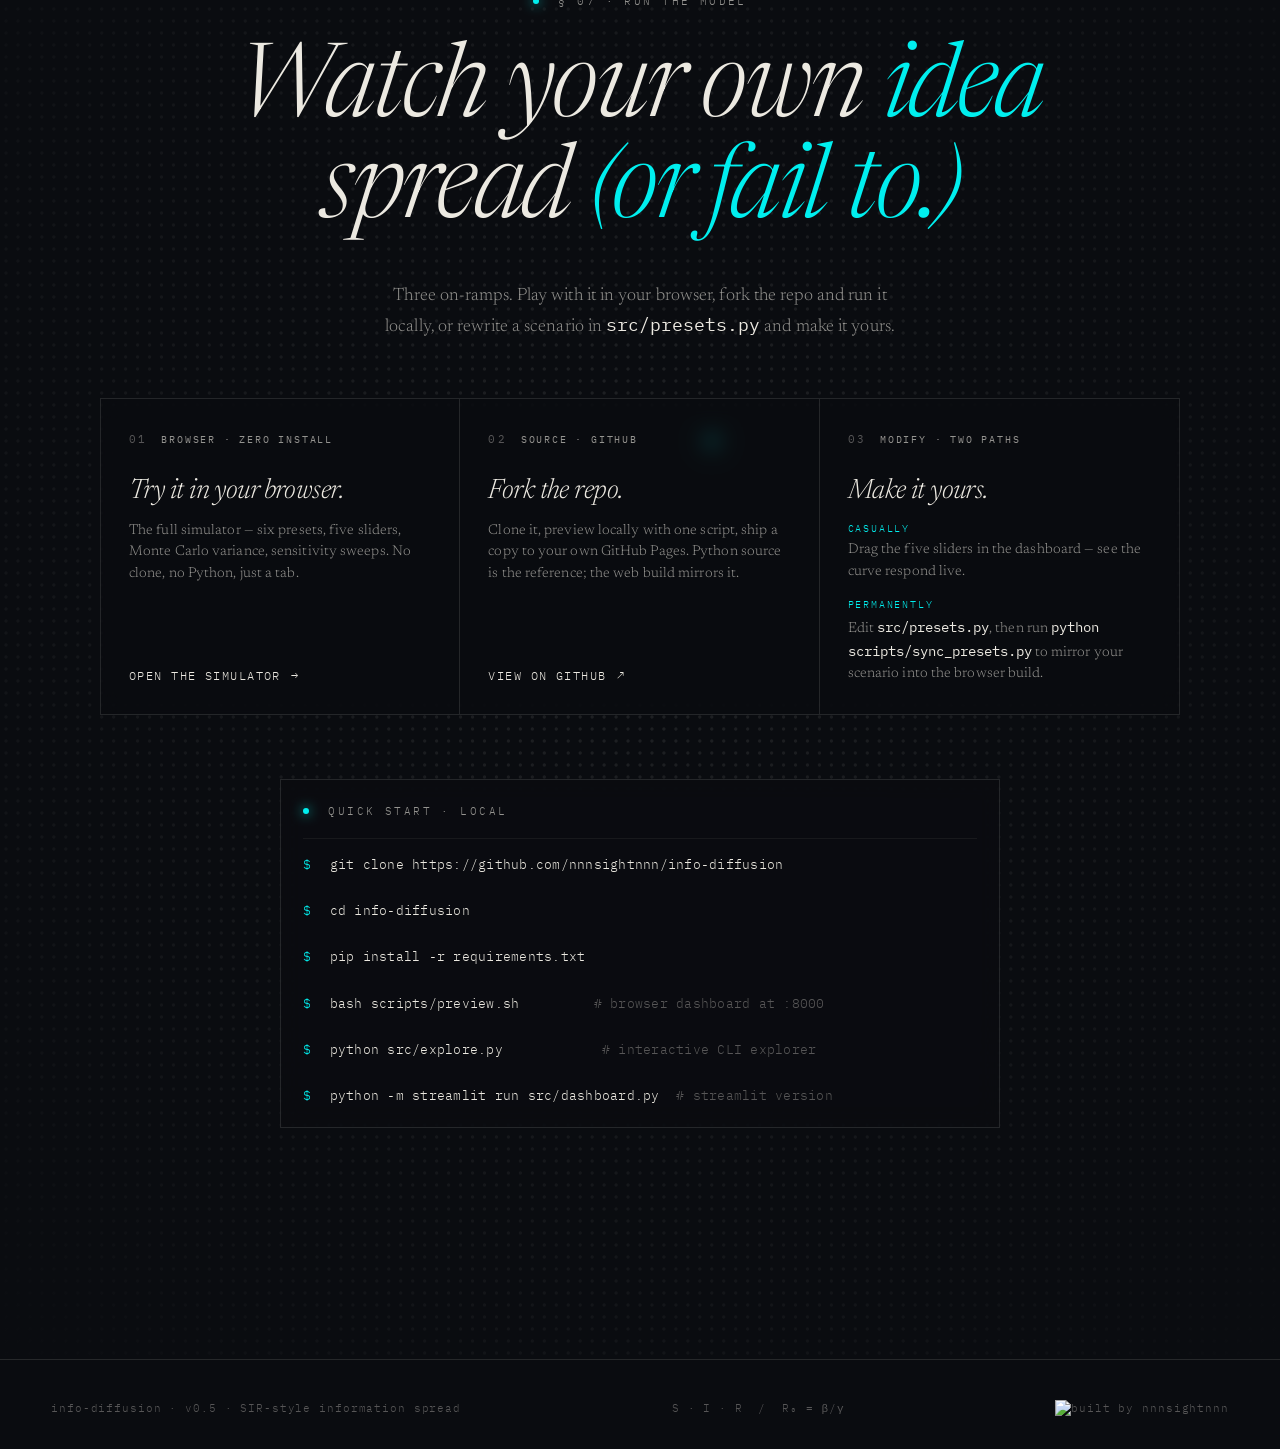
==== commit b213a125: "Enhance dashboard and index pages with new on-ramps and quick-start commands; add sidebar navigation" ====
--- a/docs/index.html
+++ b/docs/index.html
@@ -29,7 +29,7 @@
       <a href="#math" class="hide-sm">math</a>
       <a href="#curve" class="hide-sm">simulate</a>
       <a href="#scenarios">scenarios</a>
-      <a href="#run">run it ↗</a>
+      <a href="#run">run it</a>
     </nav>
   </header>
 
@@ -477,15 +477,76 @@
         Watch your own <em>idea</em><br/>spread <em>(or fail to.)</em>
       </h2>
       <p class="sub reveal">
-        Five scripts. A deterministic core, a Monte Carlo over it, a
-        matplotlib chart suite, a <span class="mono" style="color:var(--fg);">rich</span>-powered CLI explorer, and a Streamlit dashboard.
-        Pick your scenario and let it run.
+        Three on-ramps. Play with it in your browser, fork the repo and run
+        it locally, or rewrite a scenario in <span class="mono" style="color:var(--fg);">src/presets.py</span>
+        and make it yours.
       </p>
-      <a class="cta-cmd" href="dashboard.html">
-        <span class="prompt">$</span>
-        <span>python explore.py --preset viral</span>
-        <span class="caret"></span>
-      </a>
+
+      <div class="onramps reveal">
+
+        <a class="onramp" href="dashboard.html">
+          <div class="onramp-head">
+            <span class="num mono">01</span>
+            <span class="kicker mono">browser · zero install</span>
+          </div>
+          <div class="name">Try it in your browser.</div>
+          <div class="desc">
+            The full simulator — six presets, five sliders, Monte Carlo
+            variance, sensitivity sweeps. No clone, no Python, just a tab.
+          </div>
+          <div class="go">
+            open the simulator
+            <span class="arrow" aria-hidden="true">→</span>
+          </div>
+        </a>
+
+        <a class="onramp" href="https://github.com/nnnsightnnn/info-diffusion" target="_blank" rel="noopener">
+          <div class="onramp-head">
+            <span class="num mono">02</span>
+            <span class="kicker mono">source · github</span>
+          </div>
+          <div class="name">Fork the repo.</div>
+          <div class="desc">
+            Clone it, preview locally with one script, ship a copy to your
+            own GitHub Pages. Python source is the reference; the web build
+            mirrors it.
+          </div>
+          <div class="go">
+            view on github
+            <span class="arrow" aria-hidden="true">↗</span>
+          </div>
+        </a>
+
+        <div class="onramp static">
+          <div class="onramp-head">
+            <span class="num mono">03</span>
+            <span class="kicker mono">modify · two paths</span>
+          </div>
+          <div class="name">Make it yours.</div>
+          <div class="desc">
+            <span class="modify-label">casually</span>
+            Drag the five sliders in the dashboard — see the curve respond live.
+            <br/>
+            <span class="modify-label">permanently</span>
+            Edit <span class="mono" style="color:var(--fg);">src/presets.py</span>,
+            then run <span class="mono" style="color:var(--fg);">python scripts/sync_presets.py</span>
+            to mirror your scenario into the browser build.
+          </div>
+        </div>
+
+      </div>
+
+      <div class="quickstart reveal" aria-label="Quick-start commands">
+        <div class="quickstart-head">
+          <span class="eyebrow"><span class="dot"></span> quick start · local</span>
+        </div>
+        <pre class="quickstart-body"><span class="line"><span class="prompt">$</span> git clone https://github.com/nnnsightnnn/info-diffusion</span>
+<span class="line"><span class="prompt">$</span> cd info-diffusion</span>
+<span class="line"><span class="prompt">$</span> pip install -r requirements.txt</span>
+<span class="line"><span class="prompt">$</span> bash scripts/preview.sh         <span class="comment"># browser dashboard at :8000</span></span>
+<span class="line"><span class="prompt">$</span> python src/explore.py            <span class="comment"># interactive CLI explorer</span></span>
+<span class="line"><span class="prompt">$</span> python -m streamlit run src/dashboard.py  <span class="comment"># streamlit version</span></span></pre>
+      </div>
     </div>
   </section>
 
--- a/docs/styles.css
+++ b/docs/styles.css
@@ -802,6 +802,118 @@
   animation: blink 1.1s steps(2) infinite;
 }
 @keyframes blink { 50% { opacity: 0; } }
+
+/* ── on-ramps grid (cta) ─────────────────────────────── */
+.onramps {
+  display: grid;
+  grid-template-columns: repeat(3, 1fr);
+  gap: 0;
+  text-align: left;
+  margin: 0 auto 64px;
+  max-width: 1080px;
+  border: 1px solid var(--rule);
+  background: rgba(10,12,16,0.55);
+  backdrop-filter: blur(10px);
+}
+.onramp {
+  display: flex;
+  flex-direction: column;
+  padding: 32px 28px 28px;
+  border-right: 1px solid var(--rule);
+  color: var(--fg);
+  transition: background 200ms;
+  min-height: 280px;
+}
+.onramp:last-child { border-right: 0; }
+.onramp:not(.static):hover { background: rgba(236, 233, 225, 0.03); }
+.onramp:not(.static):hover .go { color: var(--signal); }
+.onramp:not(.static):hover .go .arrow { transform: translateX(4px); }
+
+.onramp-head {
+  display: flex;
+  align-items: baseline;
+  gap: 14px;
+  margin-bottom: 28px;
+}
+.onramp .num {
+  font-size: 11px;
+  color: var(--fg-mute);
+  letter-spacing: 0.2em;
+}
+.onramp .kicker {
+  font-size: 10px;
+  letter-spacing: 0.18em;
+  text-transform: uppercase;
+  color: var(--fg-dim);
+}
+.onramp .name {
+  font-family: var(--serif);
+  font-style: italic;
+  font-weight: 300;
+  font-size: 28px;
+  line-height: 1.1;
+  letter-spacing: -0.02em;
+  color: var(--fg);
+  margin-bottom: 14px;
+}
+.onramp .desc {
+  font-size: 14px;
+  line-height: 1.55;
+  color: var(--fg-dim);
+  flex: 1;
+}
+.onramp .desc .modify-label {
+  display: block;
+  font-family: var(--mono);
+  font-size: 10px;
+  letter-spacing: 0.18em;
+  text-transform: uppercase;
+  color: var(--signal);
+  margin: 14px 0 4px;
+}
+.onramp .desc .modify-label:first-child { margin-top: 0; }
+.onramp .go {
+  margin-top: 24px;
+  display: inline-flex;
+  align-items: center;
+  gap: 10px;
+  font-family: var(--mono);
+  font-size: 12px;
+  letter-spacing: 0.12em;
+  text-transform: uppercase;
+  color: var(--fg);
+  transition: color 200ms;
+}
+.onramp .go .arrow { transition: transform 200ms; }
+
+/* ── quick-start command block (cta) ─────────────────── */
+.quickstart {
+  max-width: 720px;
+  margin: 0 auto;
+  text-align: left;
+  border: 1px solid var(--rule);
+  background: rgba(10,12,16,0.7);
+  backdrop-filter: blur(10px);
+  padding: 18px 22px 20px;
+}
+.quickstart-head {
+  margin-bottom: 14px;
+  padding-bottom: 12px;
+  border-bottom: 1px solid var(--rule-soft);
+}
+.quickstart-body {
+  font-family: var(--mono);
+  font-size: 12.5px;
+  line-height: 1.85;
+  color: var(--fg);
+  letter-spacing: 0.02em;
+  margin: 0;
+  white-space: pre-wrap;
+  word-break: break-word;
+}
+.quickstart-body .line { display: block; }
+.quickstart-body .prompt { color: var(--signal); margin-right: 10px; }
+.quickstart-body .comment { color: var(--fg-mute); }
 
 footer {
   border-top: 1px solid var(--rule);
@@ -846,6 +958,10 @@
   .math-grid { grid-template-columns: 1fr; }
   .math-callout { grid-template-columns: 1fr; }
   .preset-grid { grid-template-columns: 1fr; }
+  .onramps { grid-template-columns: 1fr; }
+  .onramp { border-right: 0; border-bottom: 1px solid var(--rule); min-height: 0; }
+  .onramp:last-child { border-bottom: 0; }
+  .quickstart-body { font-size: 11.5px; }
   .hero-sub { grid-template-columns: 1fr; gap: 24px; }
   .hero-bottom { flex-direction: column; align-items: flex-start; gap: 20px; }
   .param { grid-template-columns: 50px 1fr; gap: 12px; }
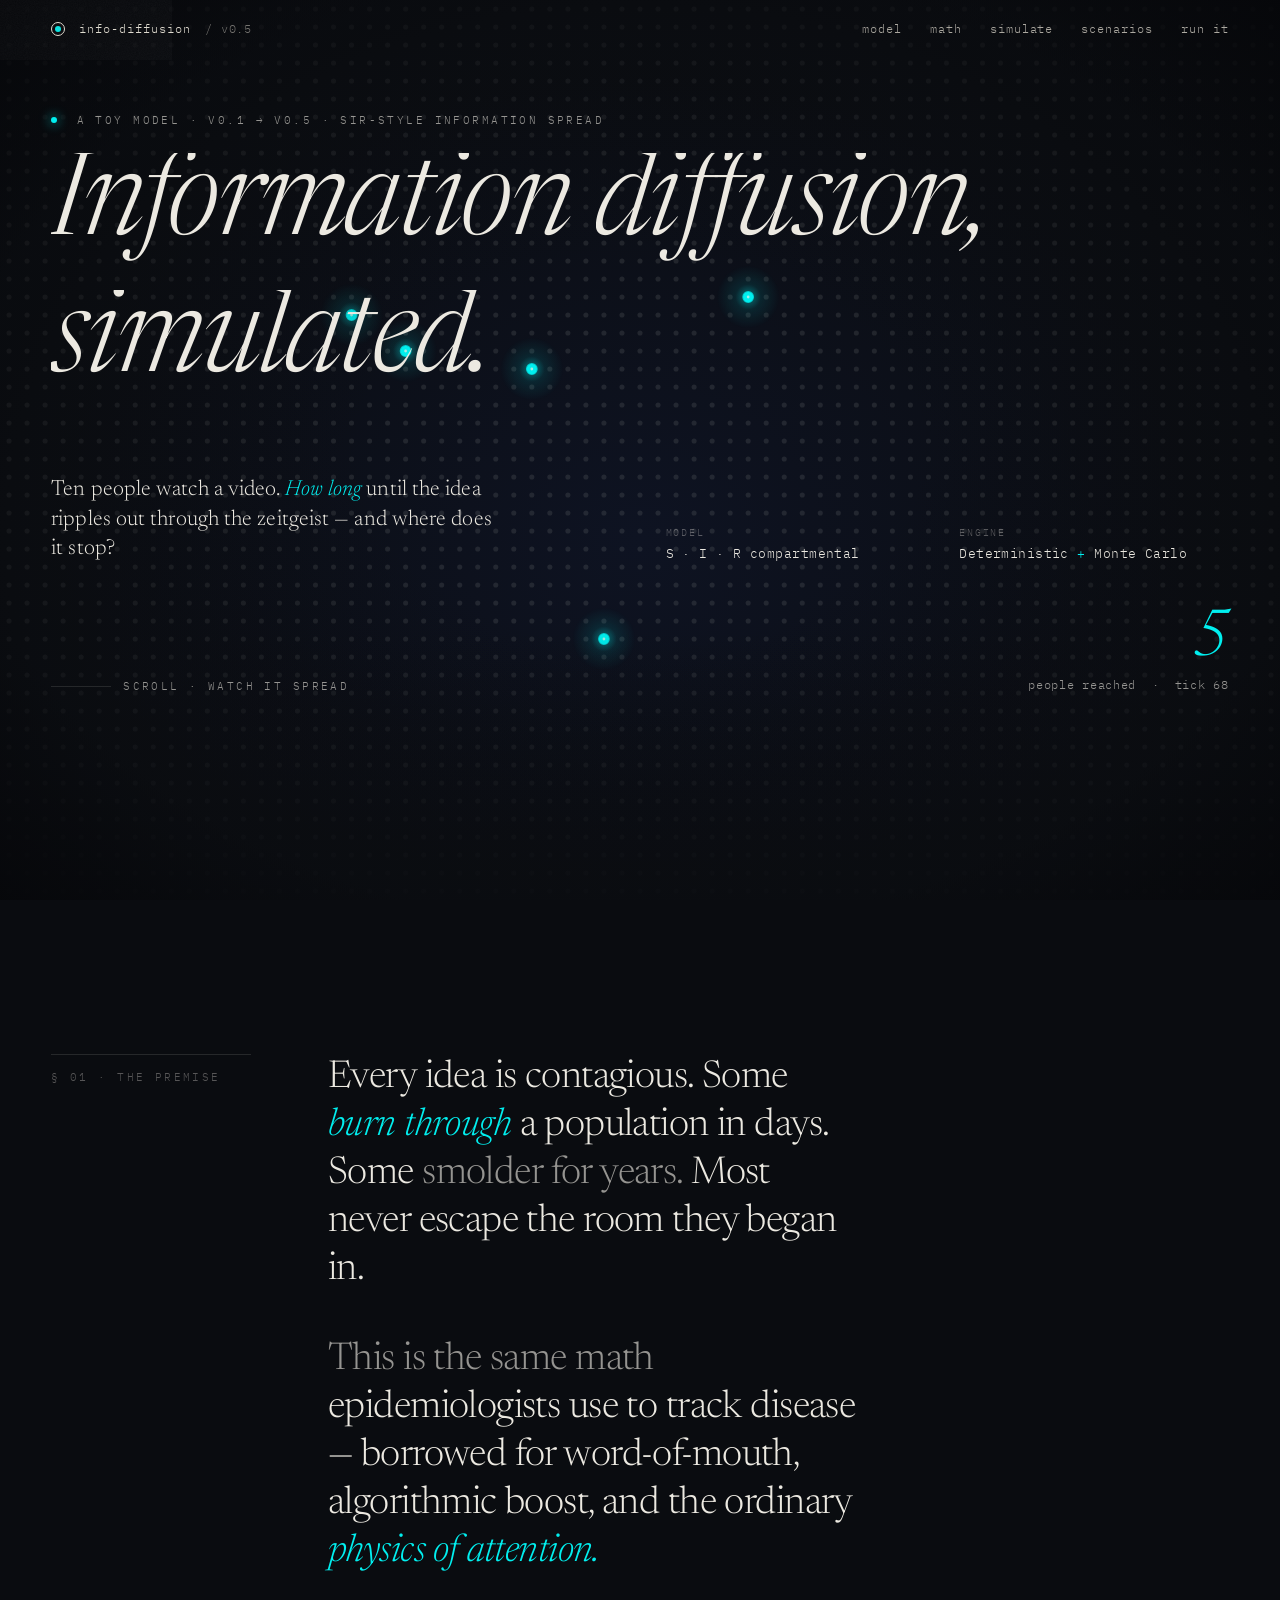
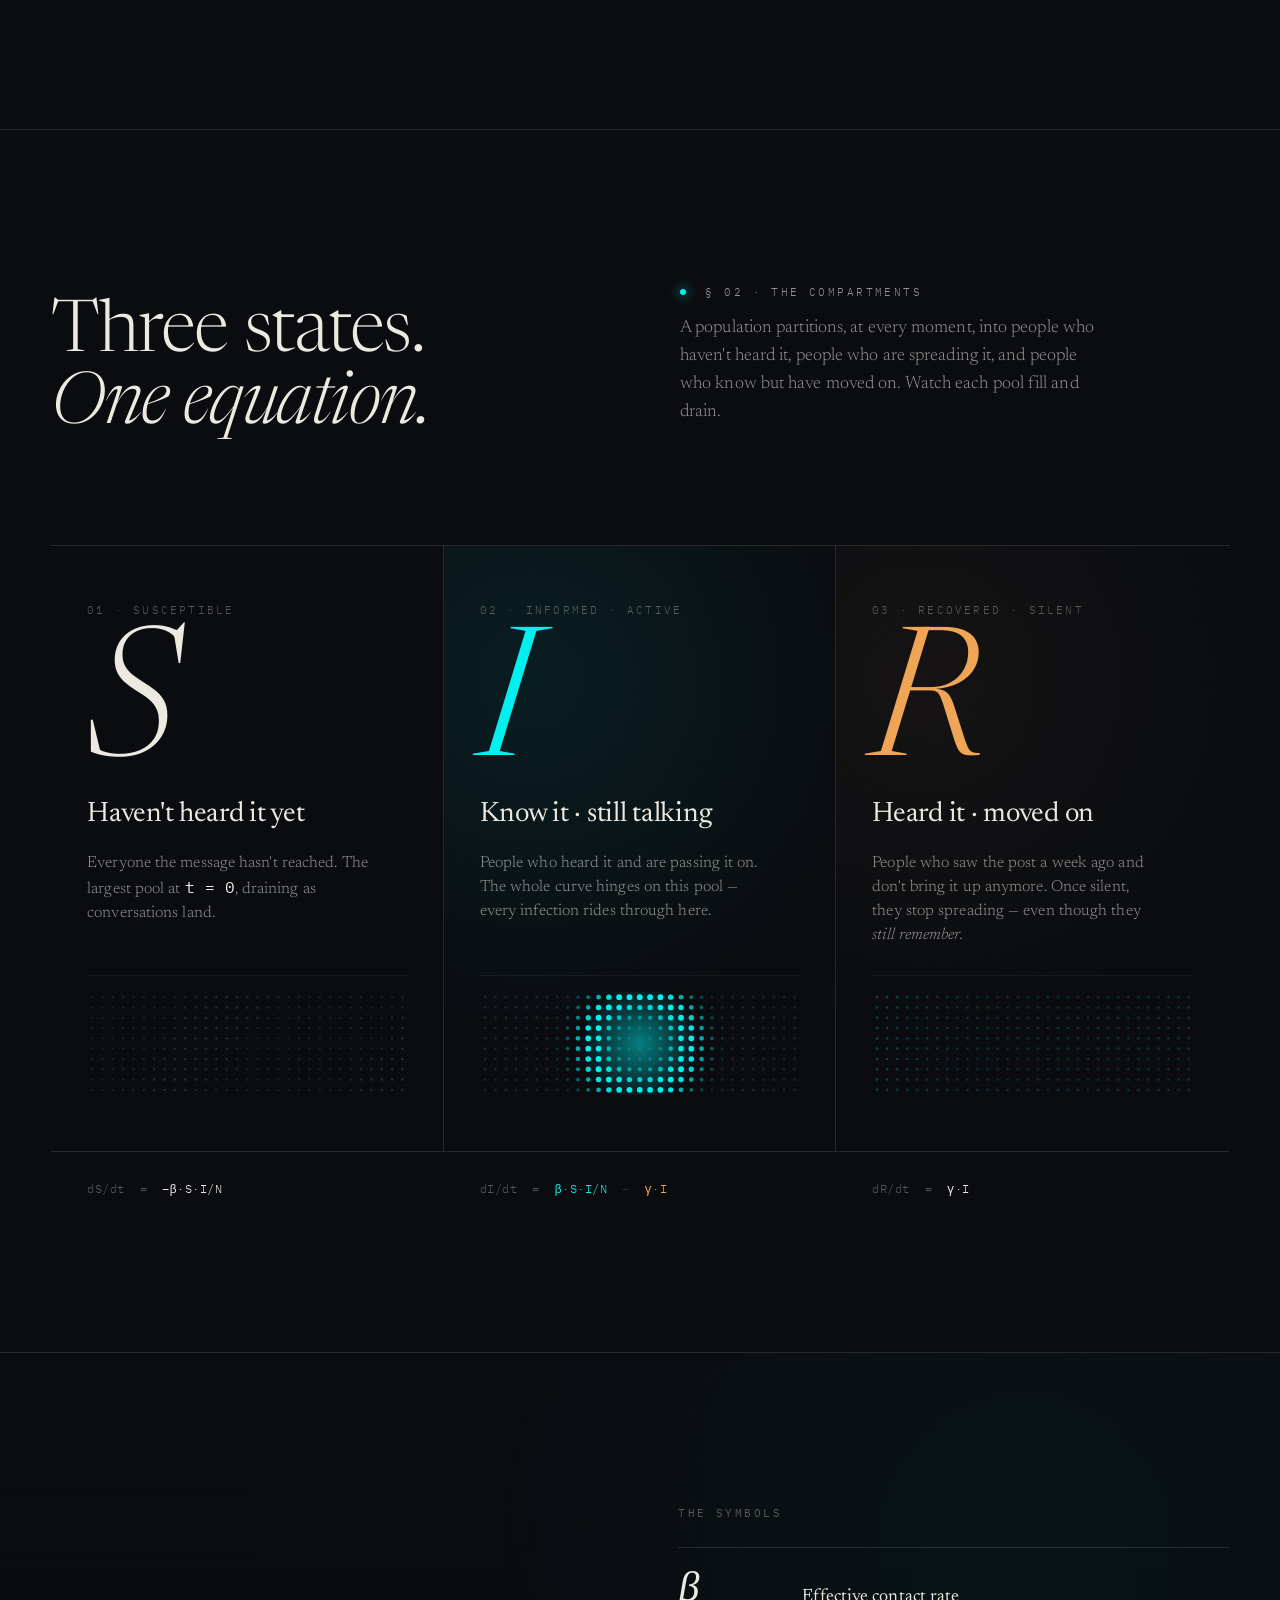
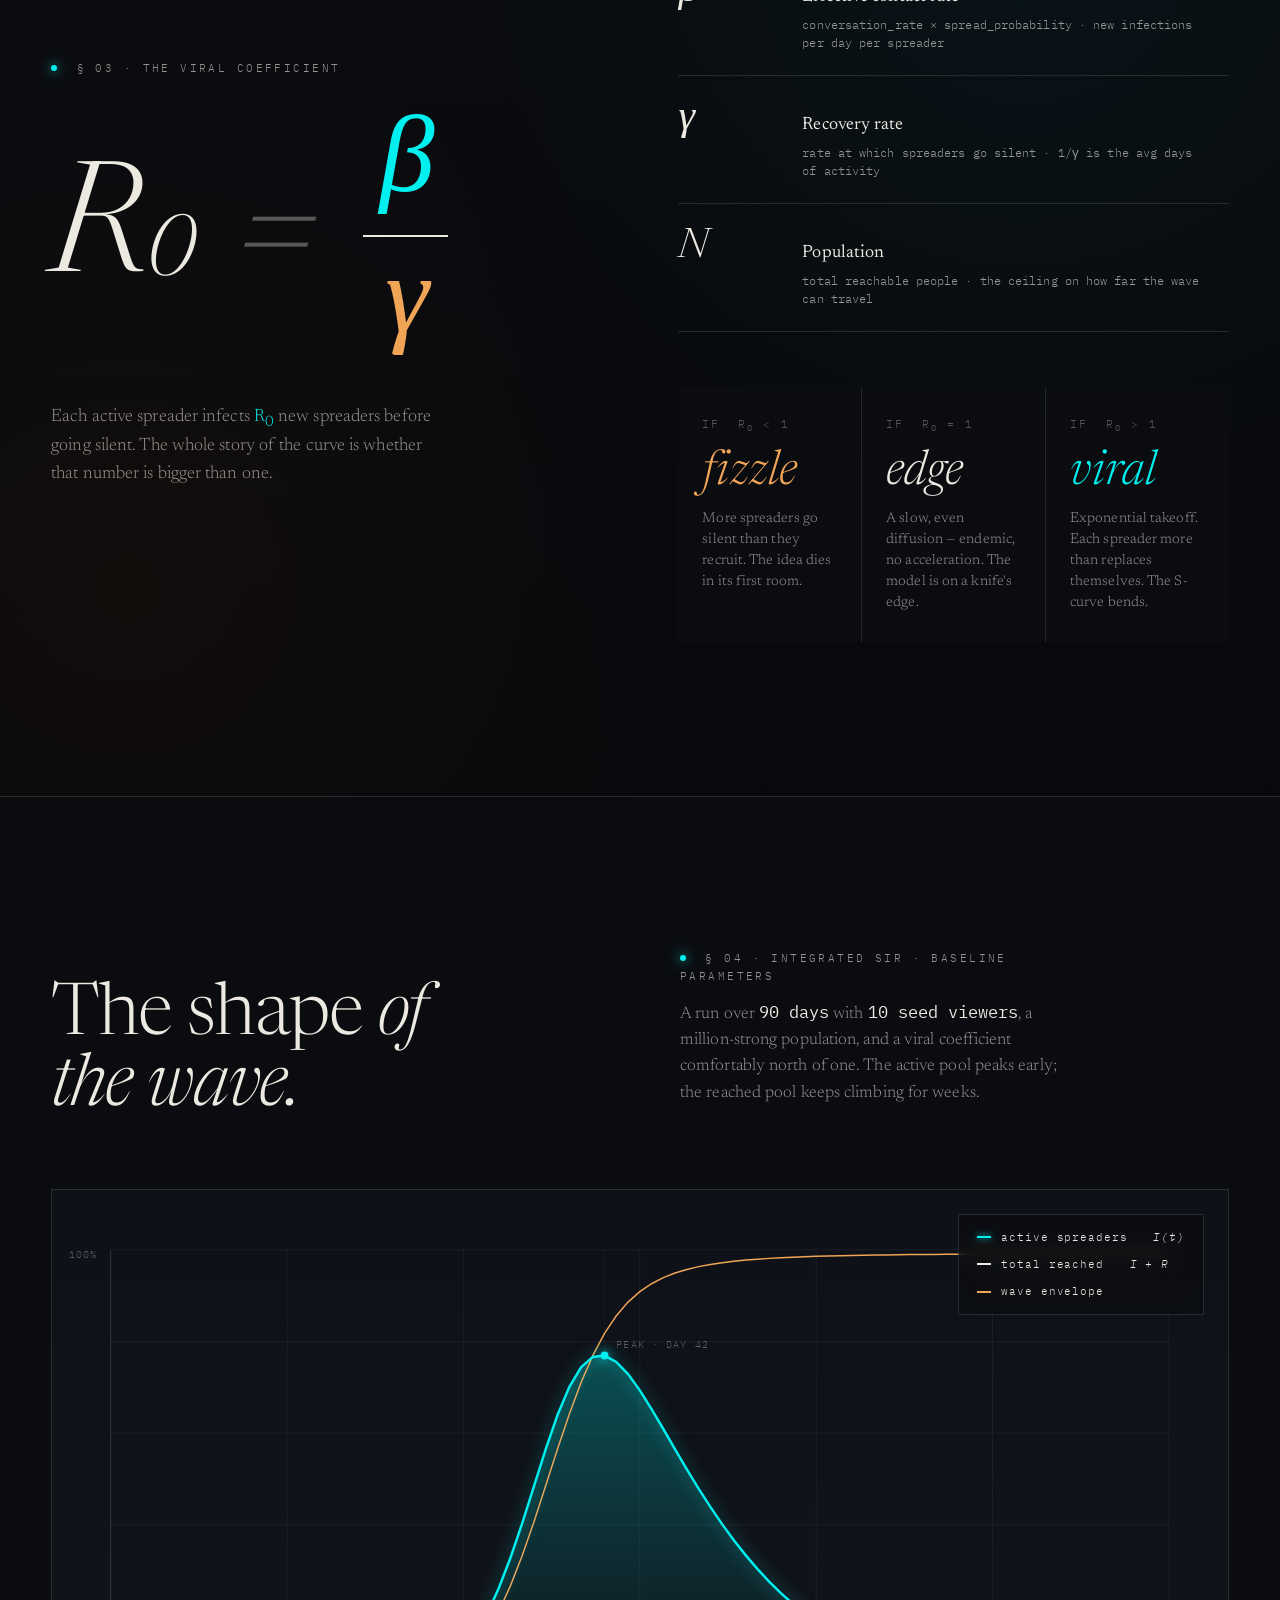
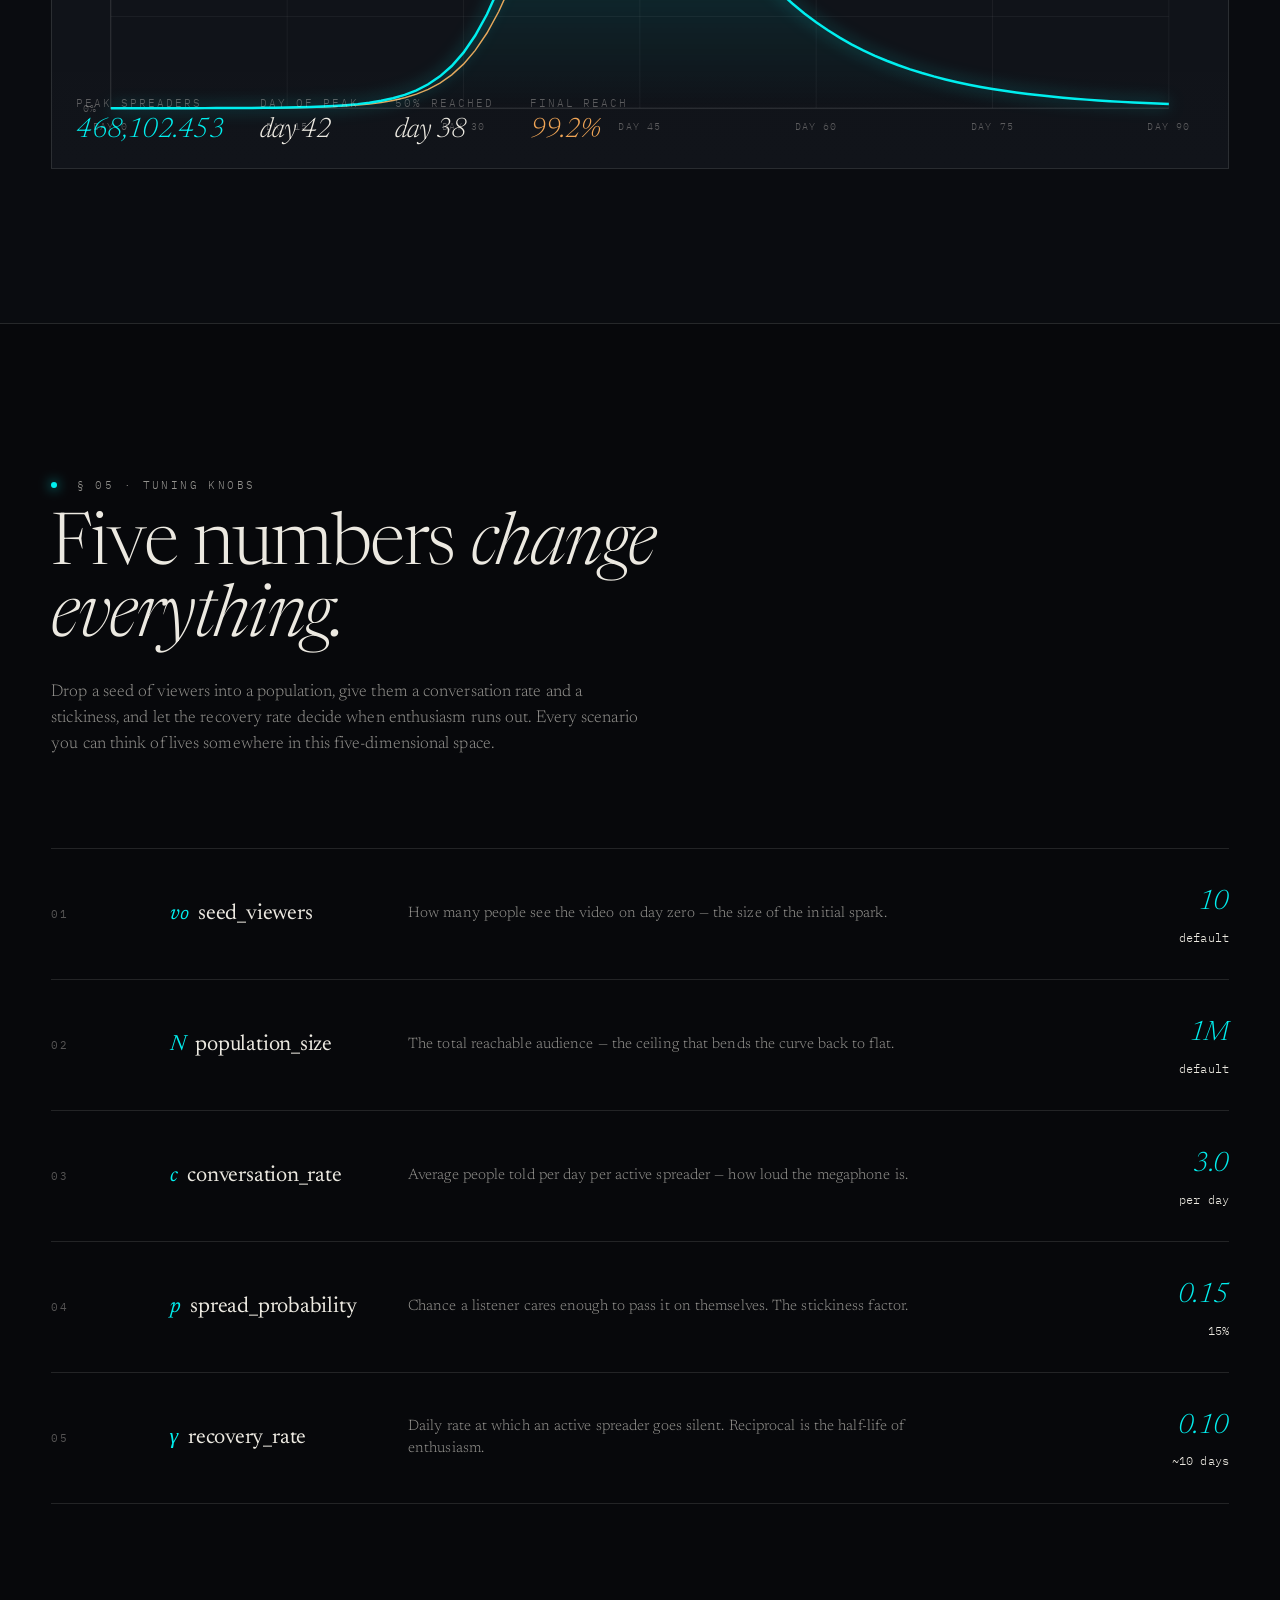
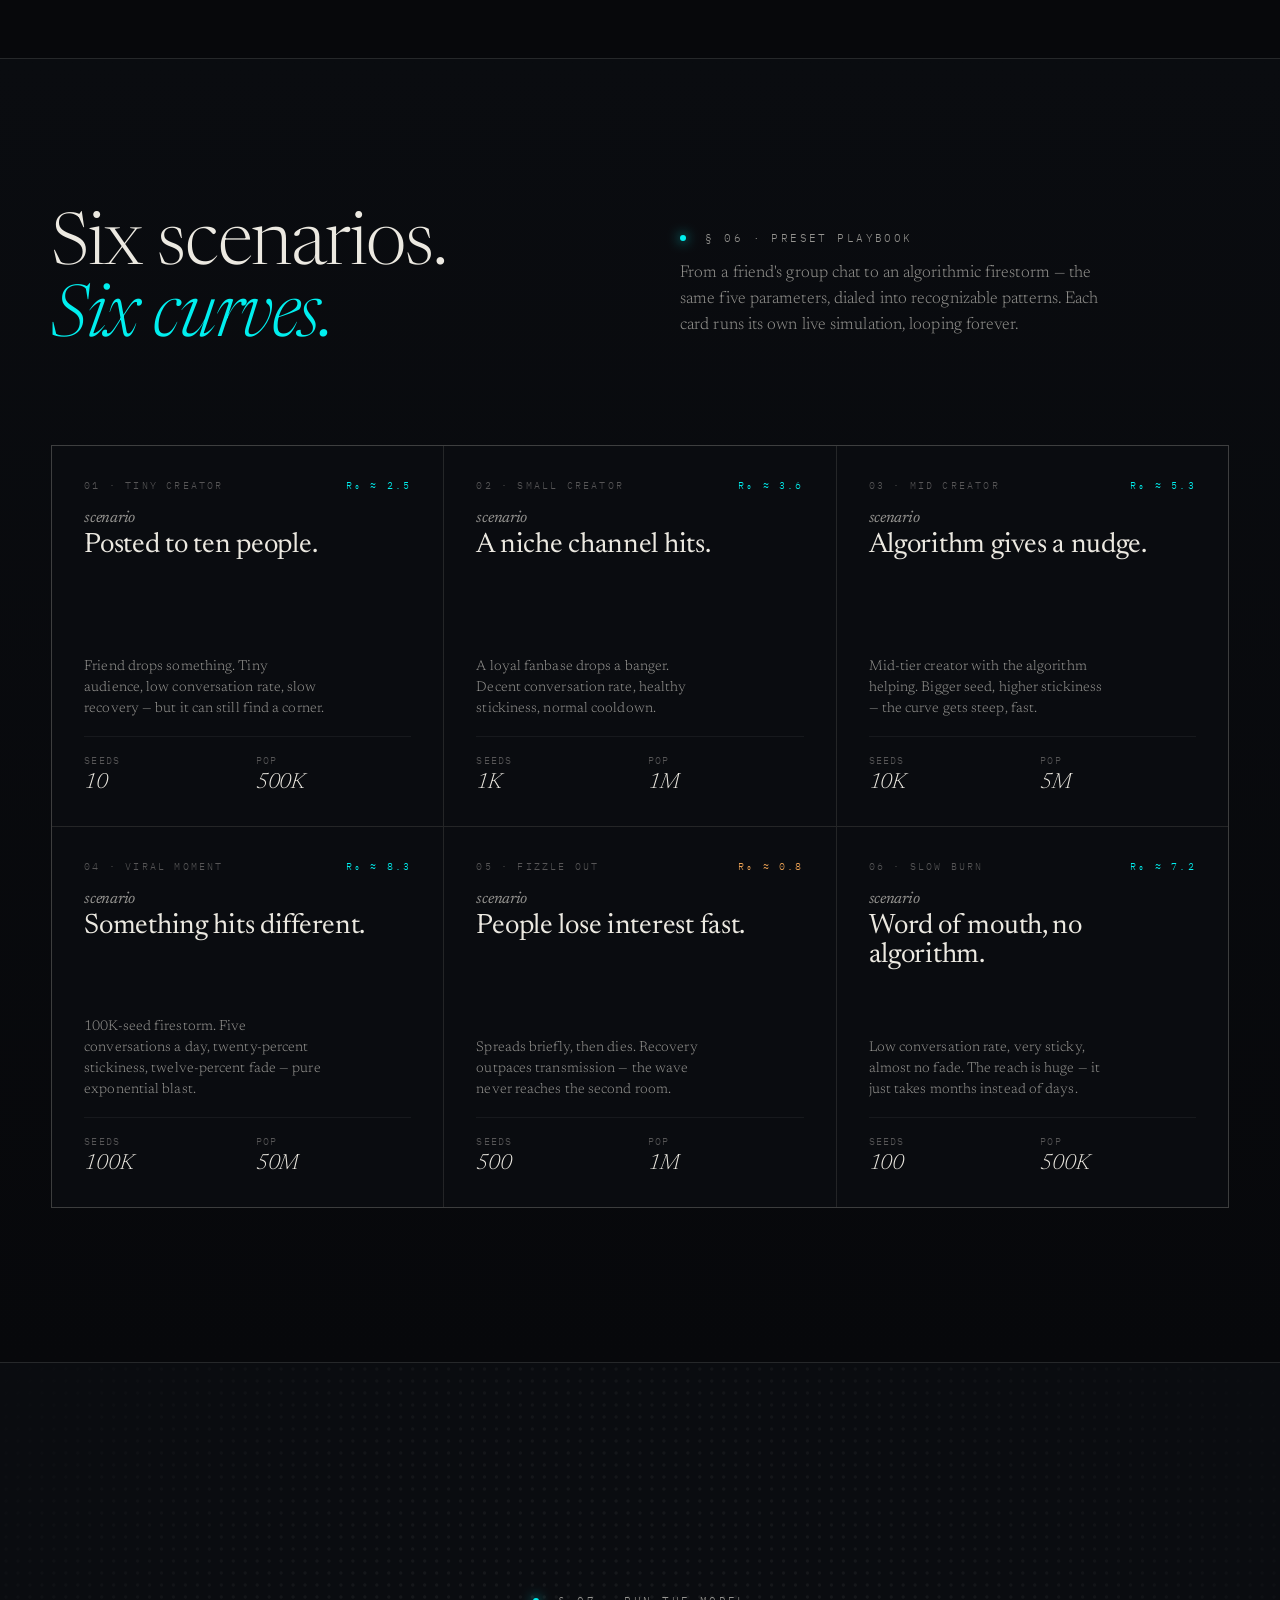
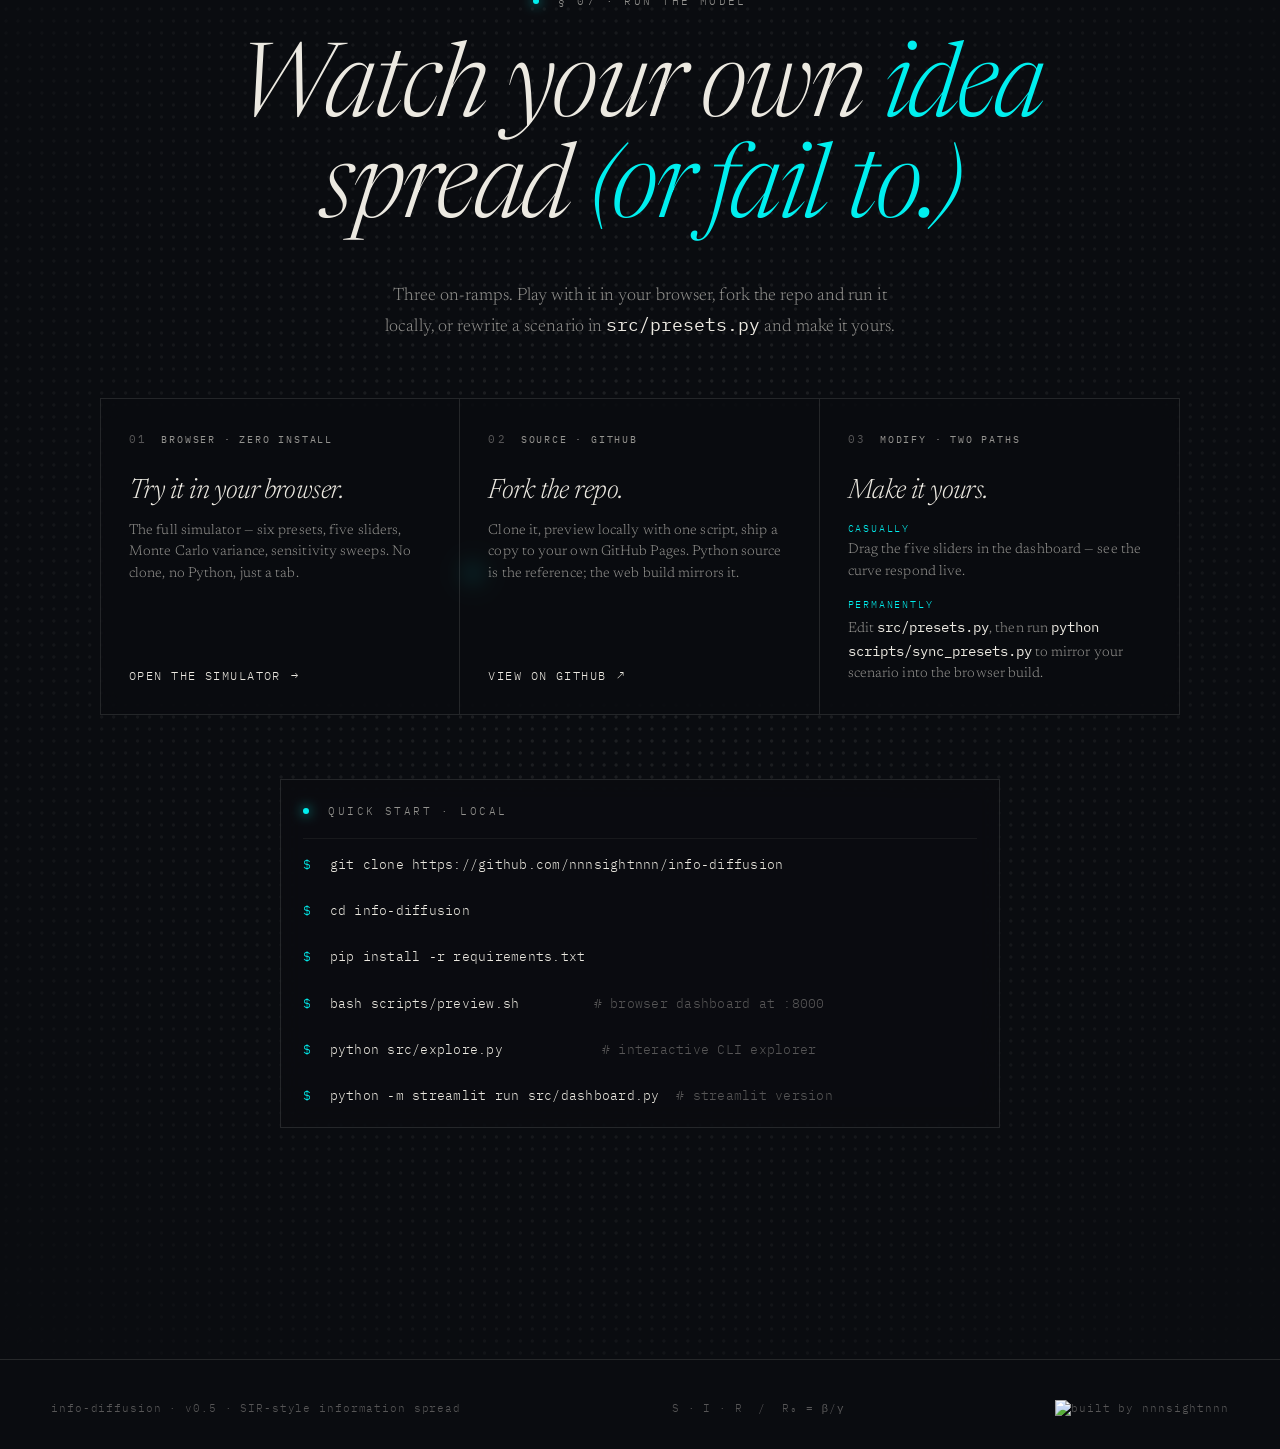
==== commit 02bd6cd1: "Add link-preview branding (OG/Twitter/apple-touch + icon)" ====
--- a/docs/index.html
+++ b/docs/index.html
@@ -5,6 +5,18 @@
   <meta name="viewport" content="width=device-width, initial-scale=1" />
   <title>Info Diffusion — how an idea spreads through a population</title>
 
+  <meta name="description" content="An interactive look at how an idea spreads through a population — diffusion, networks, and tipping points." />
+  <meta property="og:type" content="website" />
+  <meta property="og:title" content="Info Diffusion — how an idea spreads through a population" />
+  <meta property="og:description" content="An interactive look at how an idea spreads through a population — diffusion, networks, and tipping points." />
+  <meta property="og:url" content="https://nnnsightnnn.github.io/info-diffusion/" />
+  <meta property="og:image" content="https://nnnsightnnn.github.io/info-diffusion/icon-512.png" />
+  <meta name="twitter:card" content="summary" />
+  <meta name="twitter:title" content="Info Diffusion — how an idea spreads through a population" />
+  <meta name="twitter:description" content="An interactive look at how an idea spreads through a population." />
+  <meta name="twitter:image" content="https://nnnsightnnn.github.io/info-diffusion/icon-512.png" />
+  <link rel="apple-touch-icon" href="https://nnnsightnnn.github.io/info-diffusion/apple-touch-icon.png" />
+  <link rel="icon" type="image/png" sizes="512x512" href="https://nnnsightnnn.github.io/info-diffusion/icon-512.png" />
   <link rel="icon" type="image/svg+xml" href="assets/favicon.svg" />
 
   <link rel="preconnect" href="https://fonts.googleapis.com" />
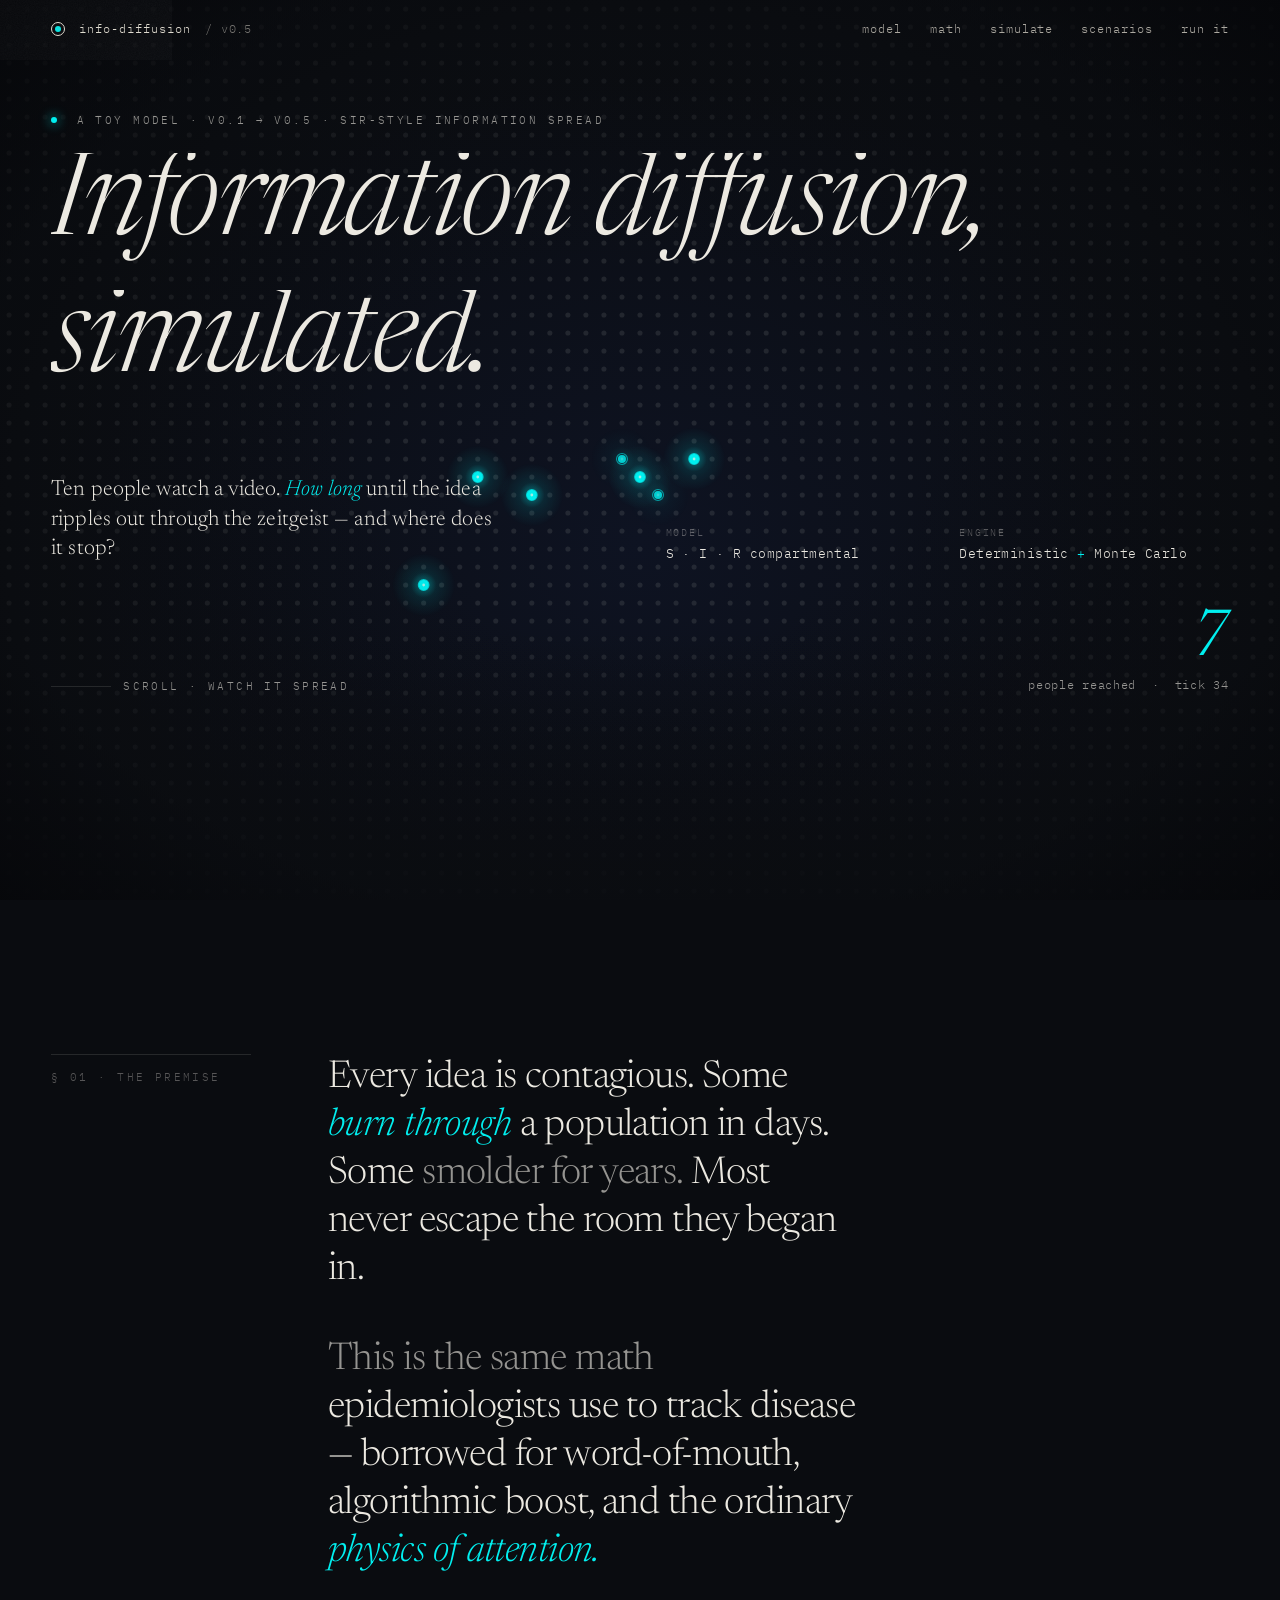
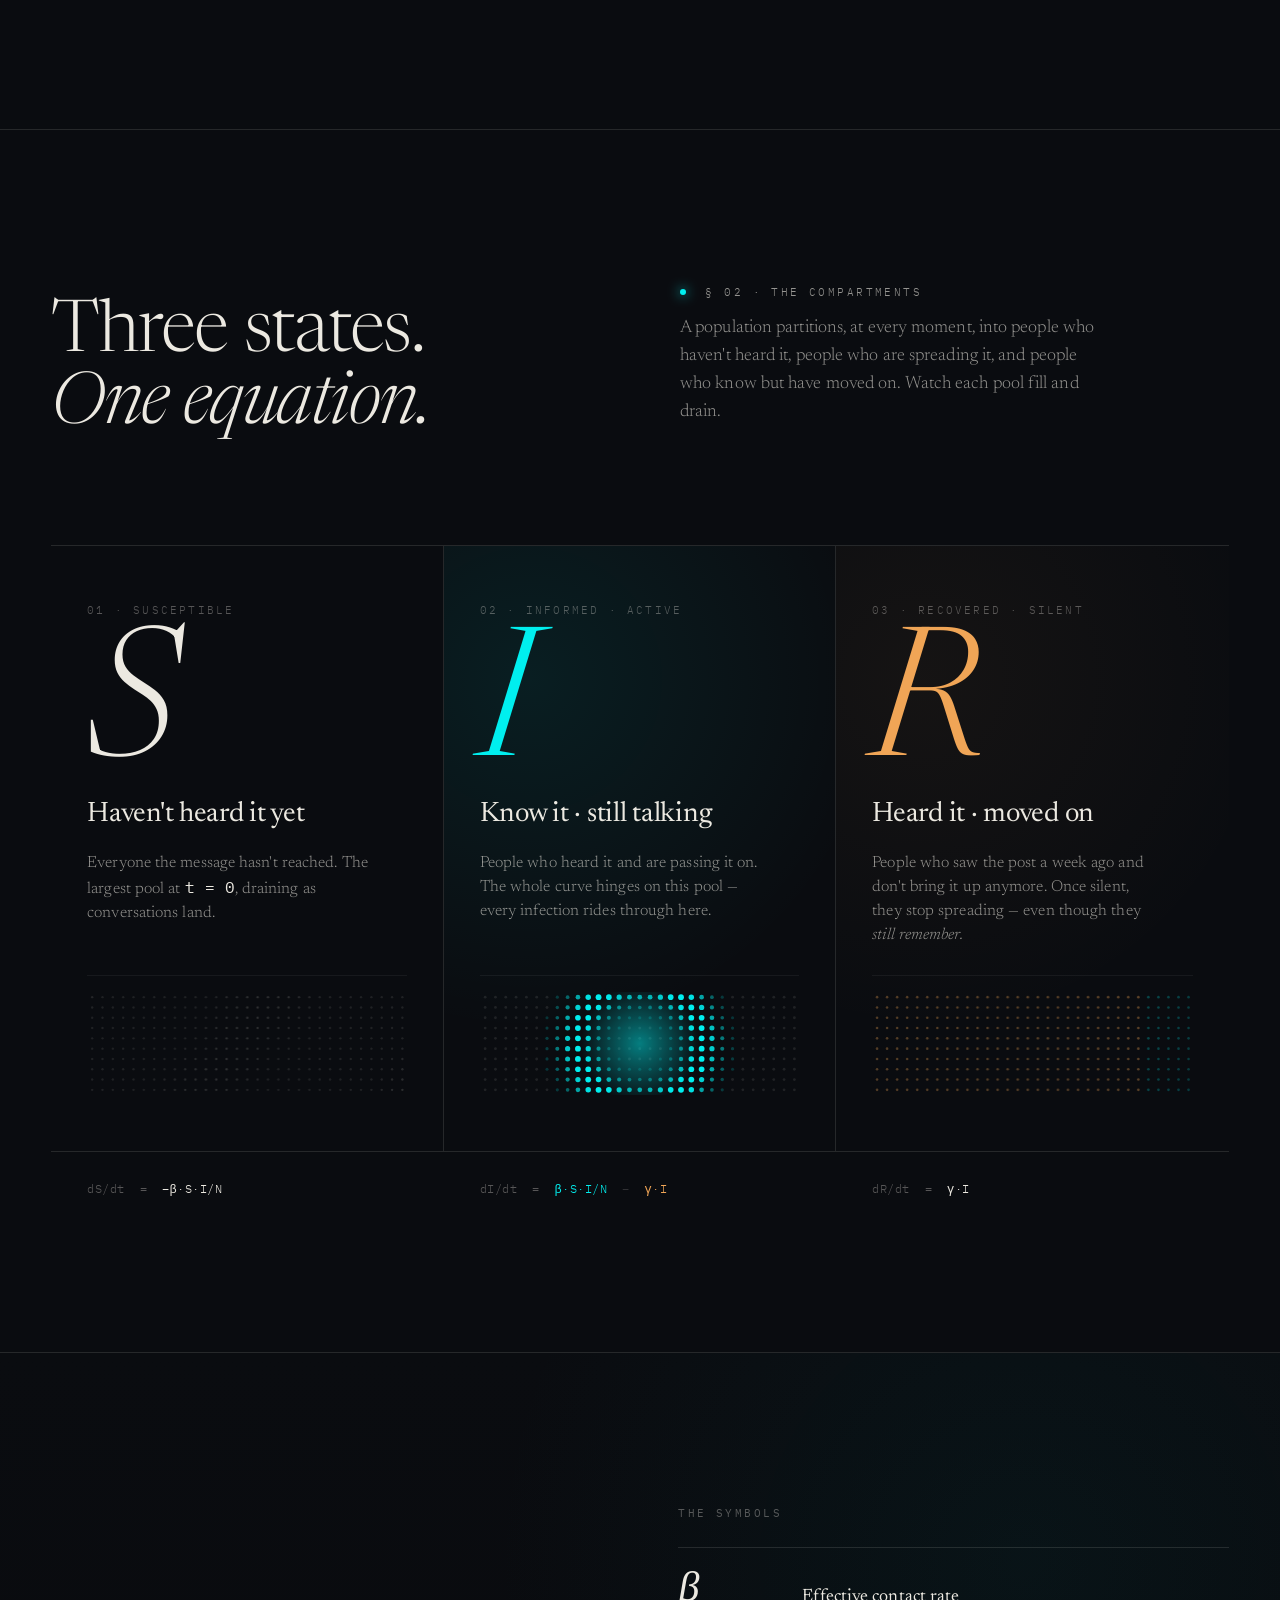
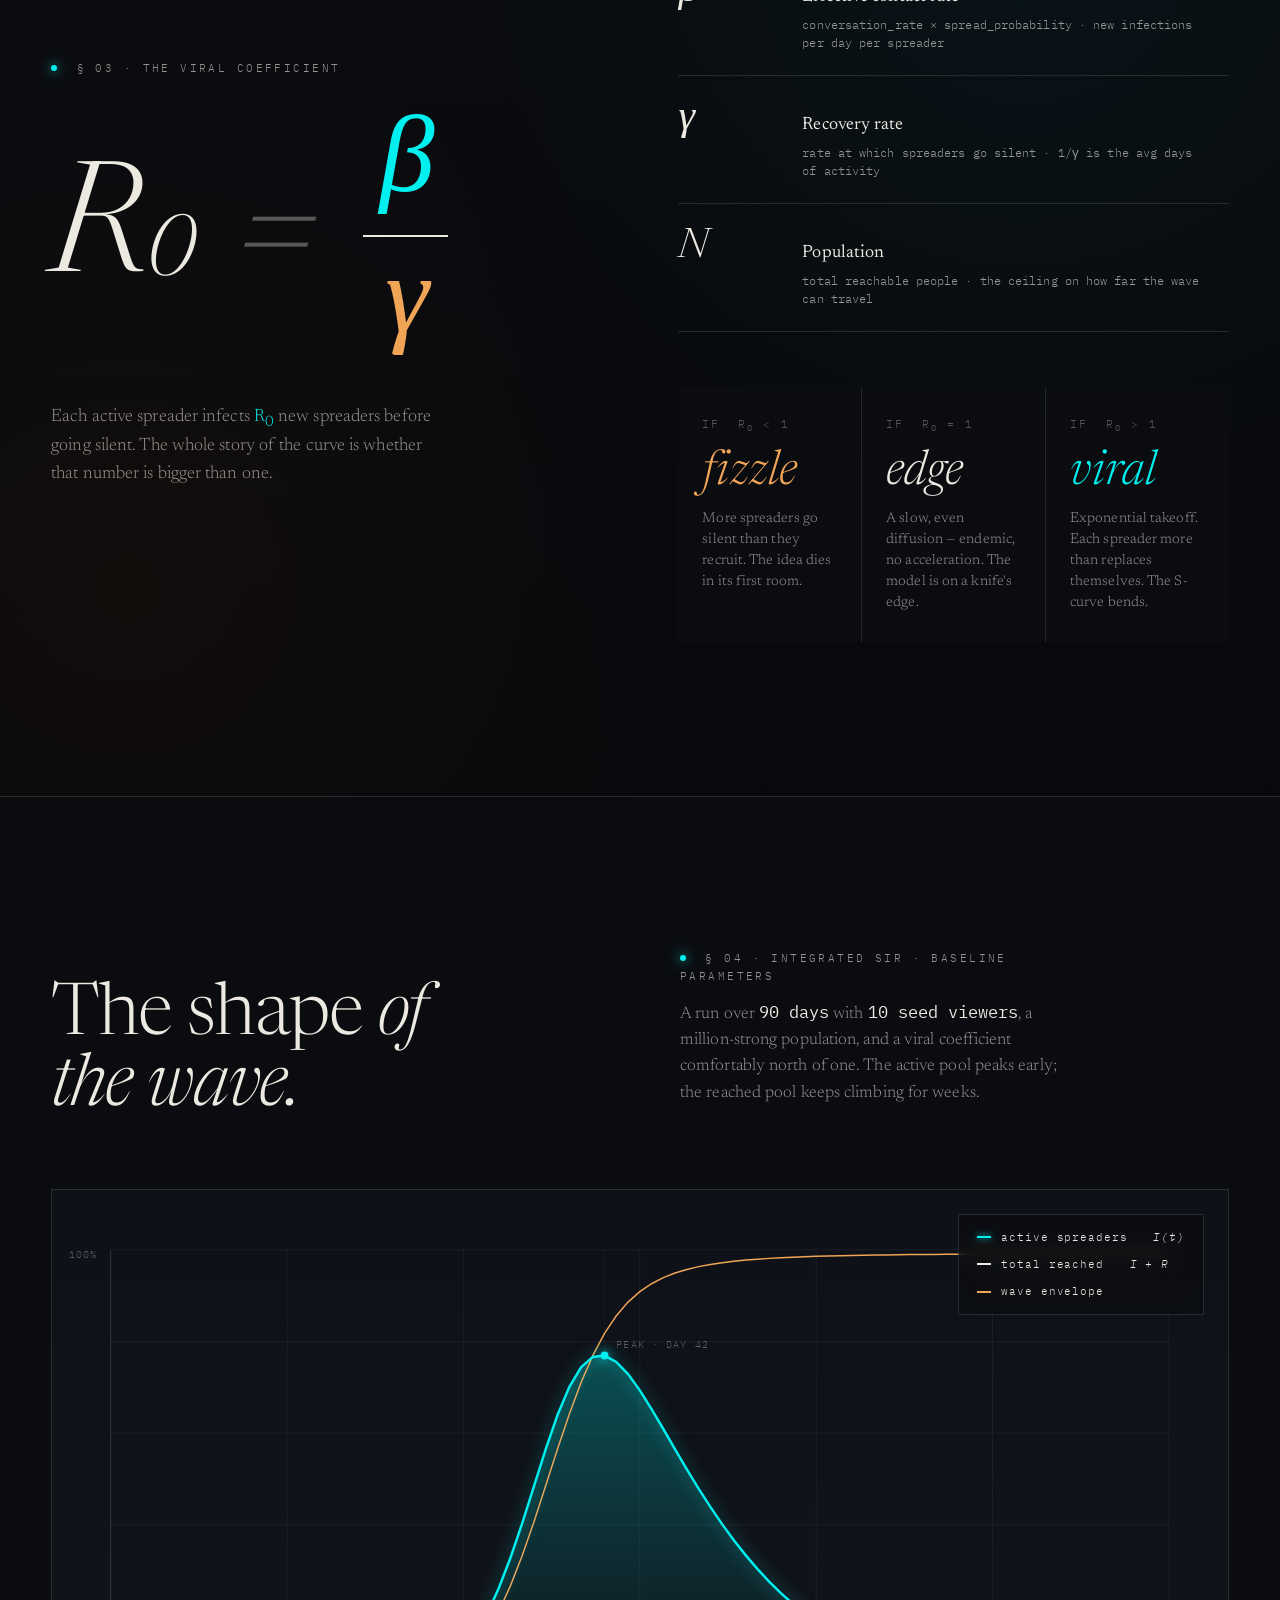
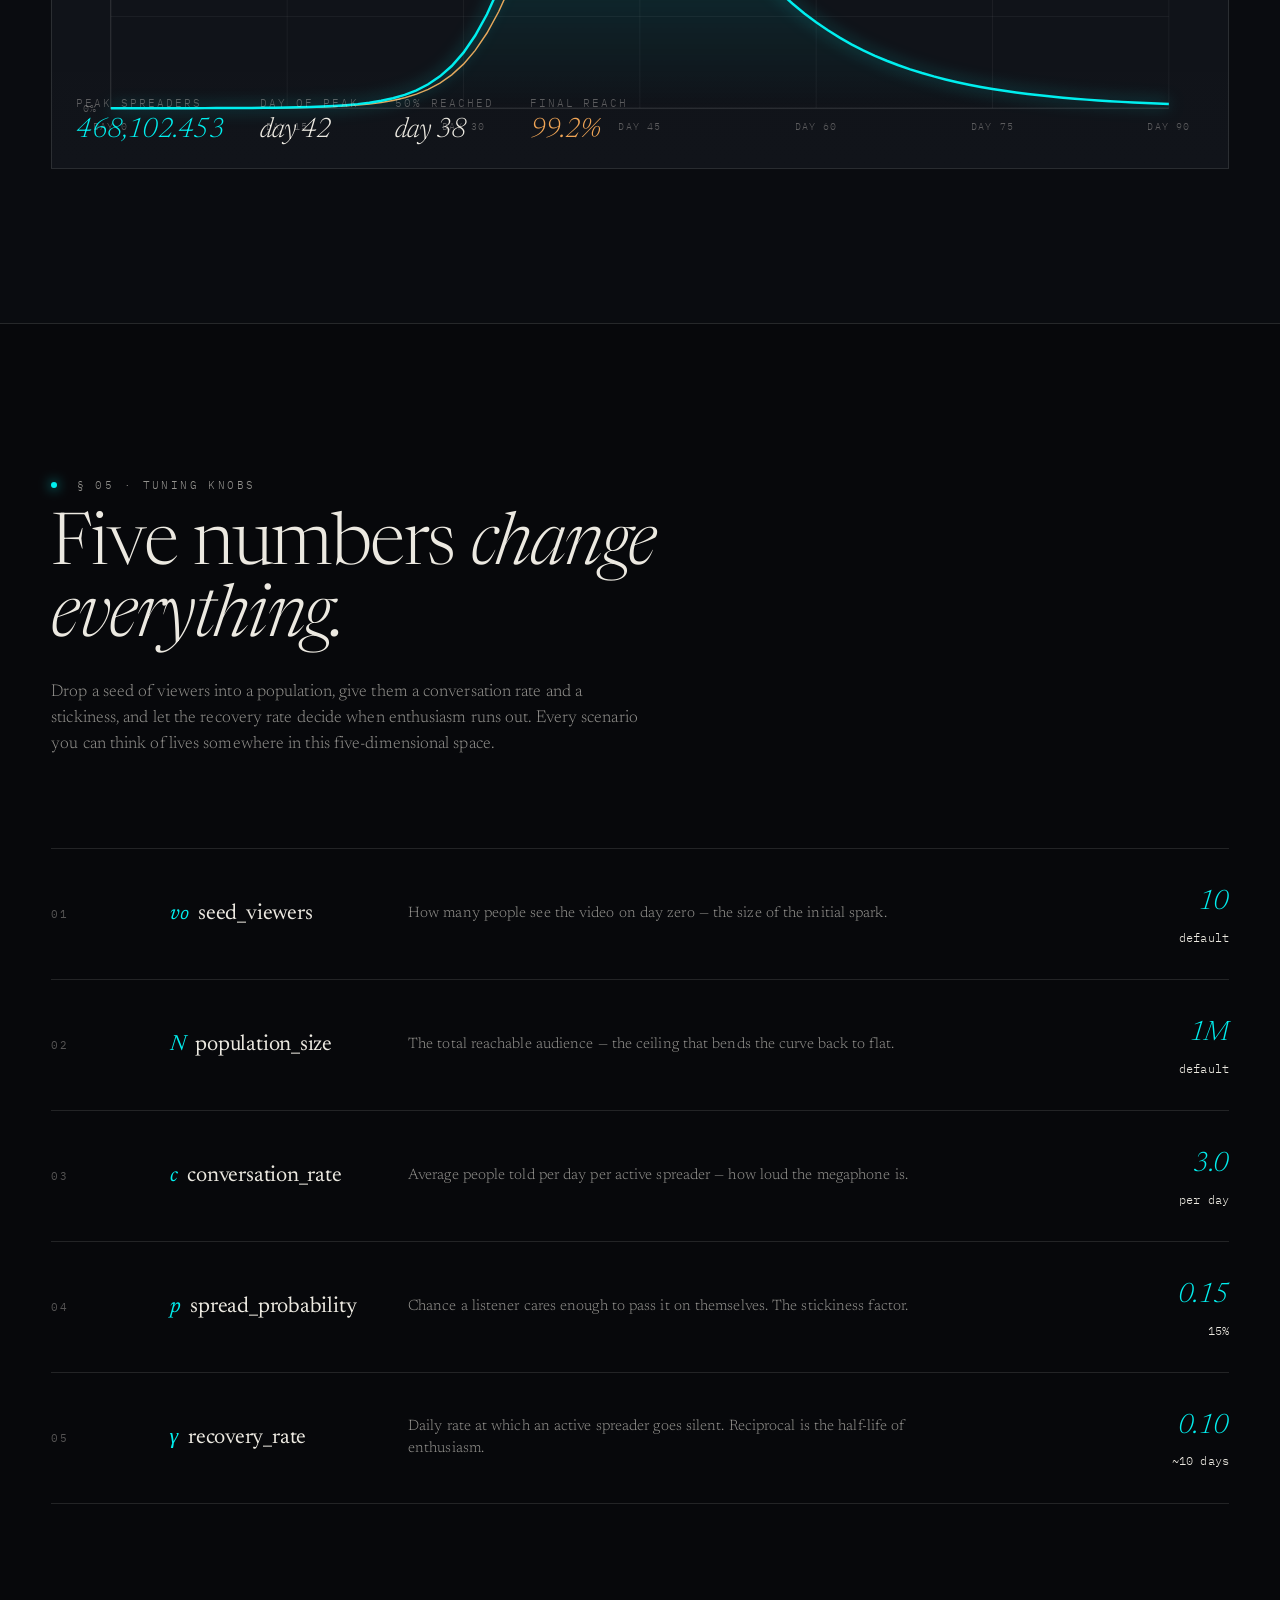
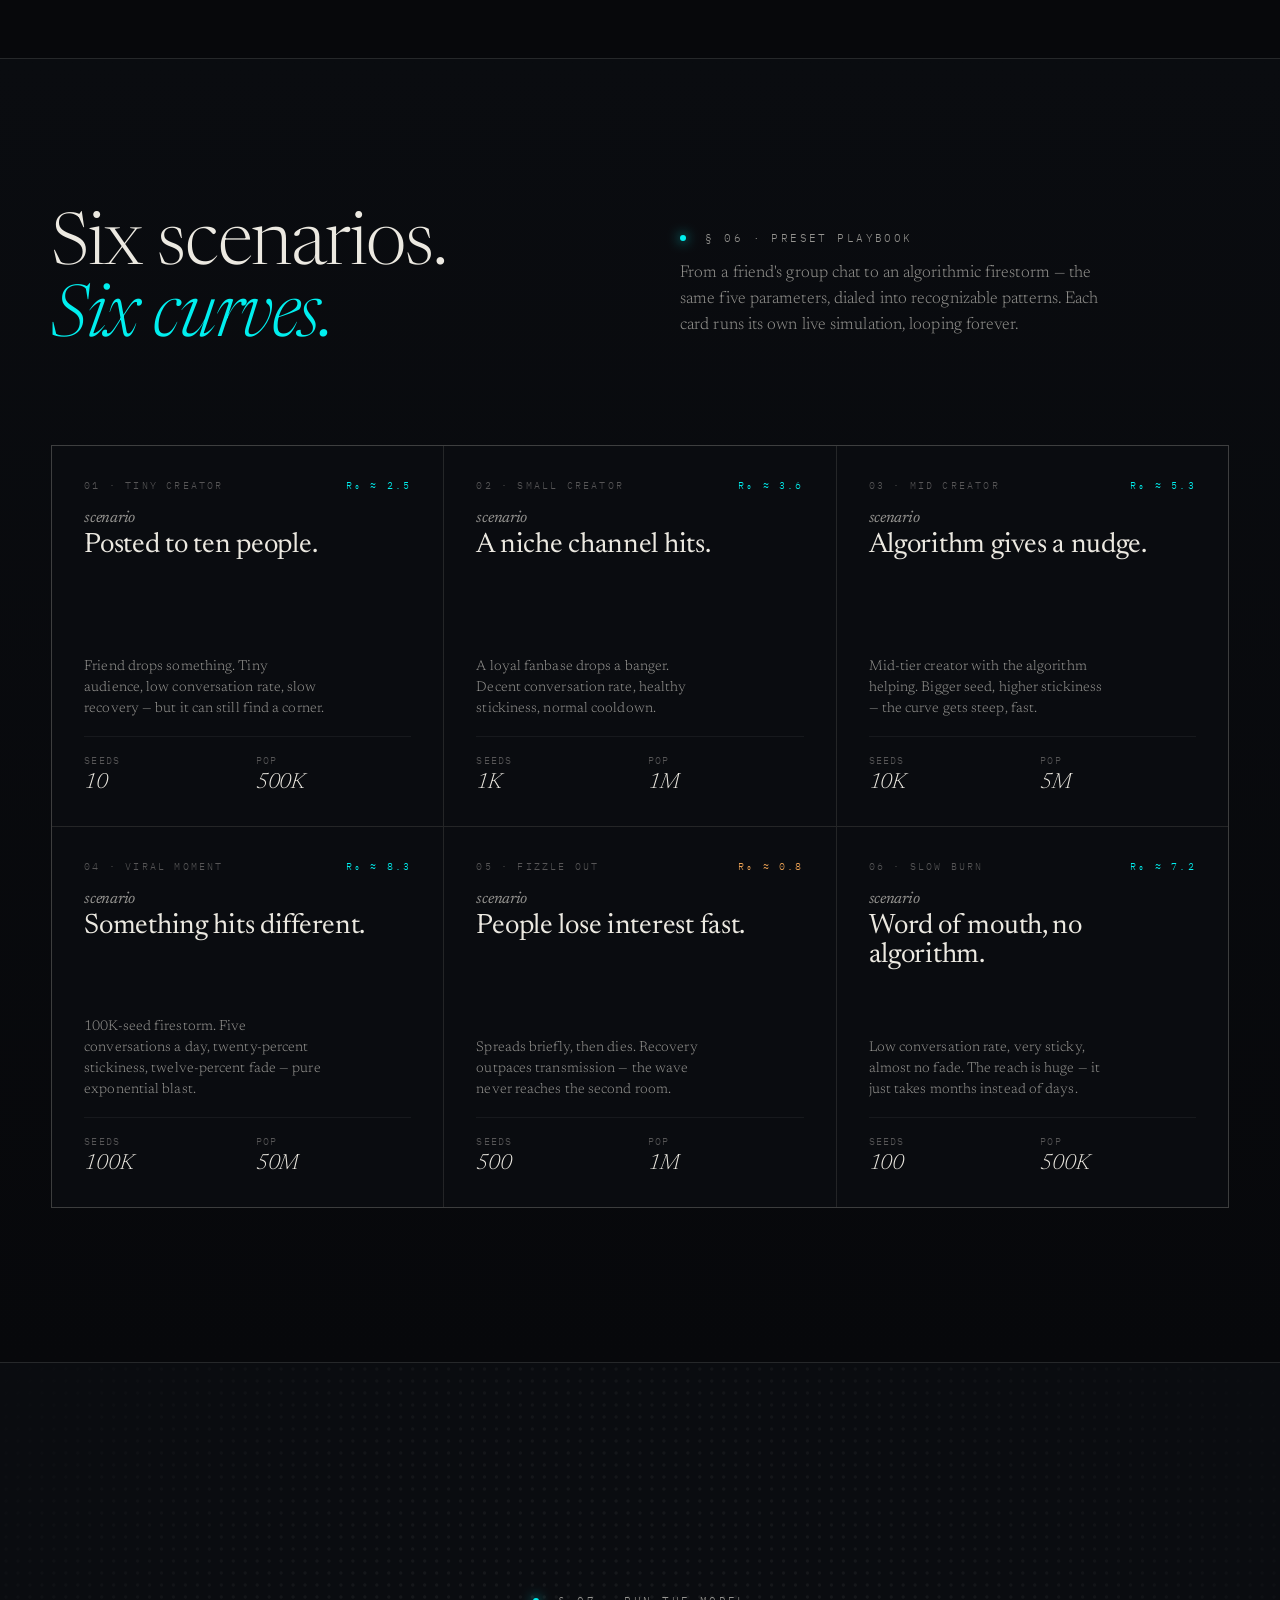
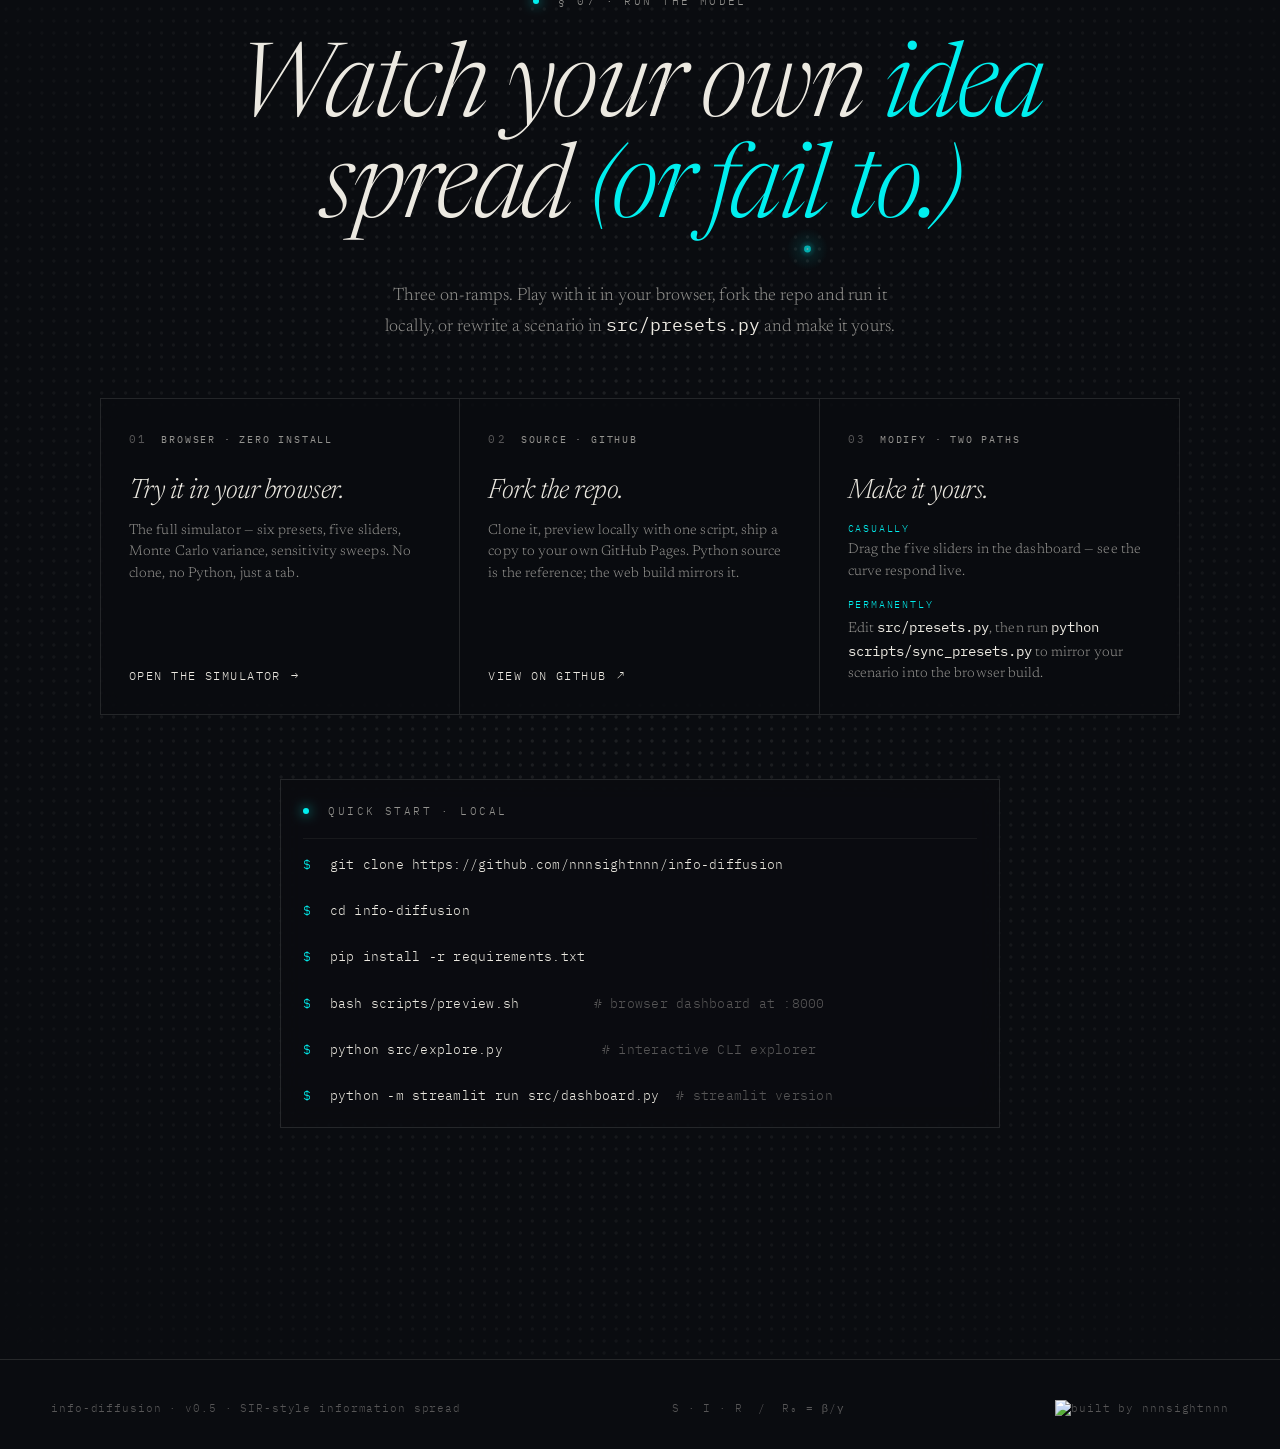
==== commit 897ab326: "brand: point built-by credit to nnnsightnnn.com" ====
--- a/docs/index.html
+++ b/docs/index.html
@@ -569,7 +569,7 @@
         <div>info-diffusion · v0.5 · SIR-style information spread</div>
         <div>S · I · R &nbsp;/&nbsp; R₀ = β/γ</div>
         <div class="built">
-          <a href="https://github.com/nnnsightnnn" aria-label="built by nnnsightnnn">
+          <a href="https://nnnsightnnn.com" aria-label="built by nnnsightnnn">
             <img src=".brand/built-by-dark.svg" alt="built by nnnsightnnn"/>
           </a>
         </div>
